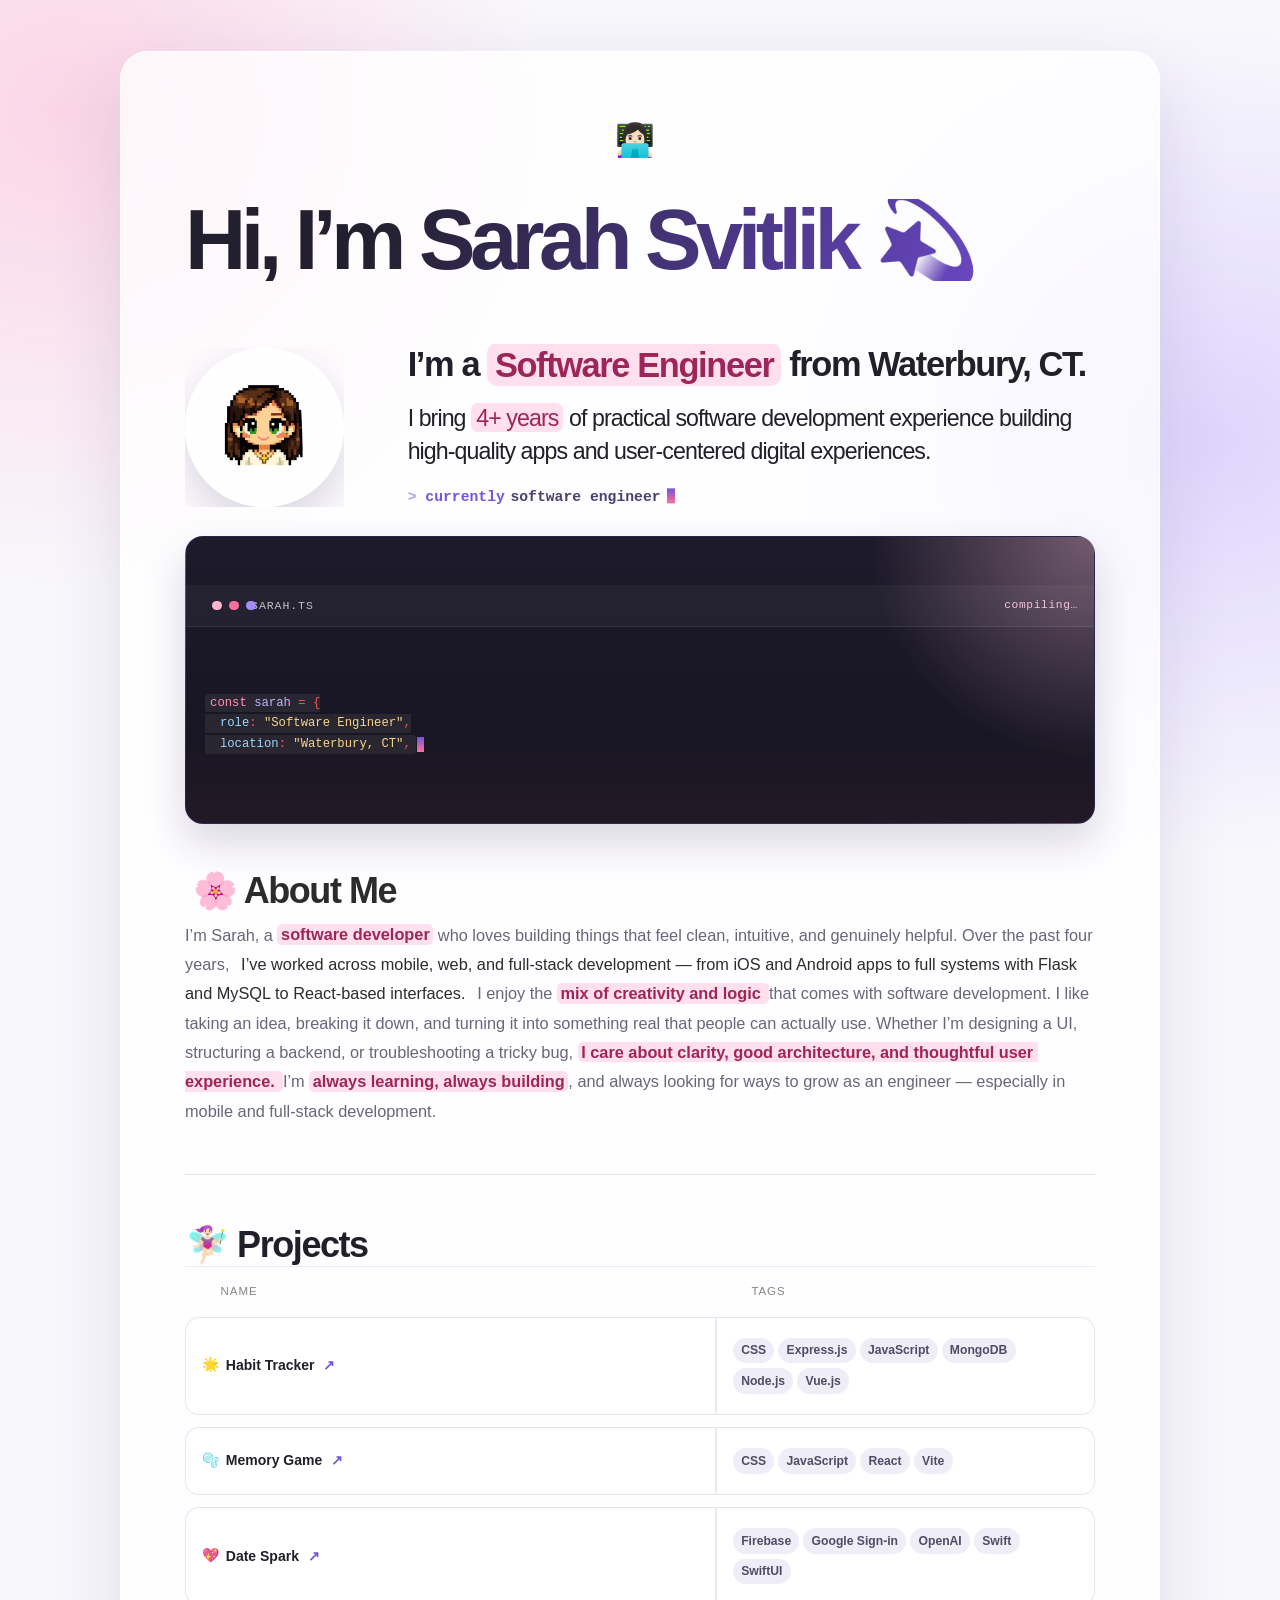
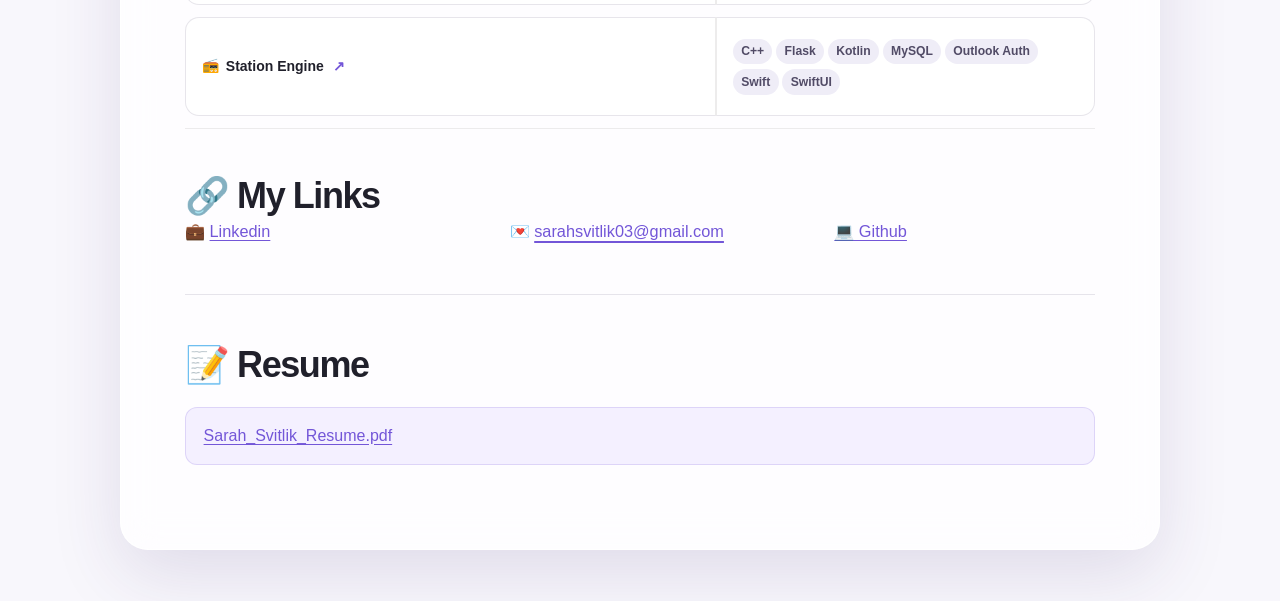
==== index.html @ 7245940e "Revert "fixed home page" This reverts commit 6e77ed5cea74362ee77815dccbd1f9341a684847." ====
<html lang="en"><head><meta http-equiv="Content-Type" content="text/html; charset=utf-8"/><meta name="viewport" content="width=device-width, initial-scale=1"/><title>Hi, I’m Sarah Svitlik 💫</title><meta name="data-notion-page-icon" content="👩🏻‍💻"/><link rel="icon" href="data:image/svg+xml,%3Csvg%20xmlns%3D%22http%3A%2F%2Fwww.w3.org%2F2000%2Fsvg%22%20viewBox%3D%220%200%20100%20100%22%3E%3Ctext%20y%3D%22.9em%22%20font-size%3D%2290%22%3E%F0%9F%91%A9%F0%9F%8F%BB%E2%80%8D%F0%9F%92%BB%3C%2Ftext%3E%3C%2Fsvg%3E"/><style>
/* cspell:disable-file */
/* webkit printing magic: print all background colors */
html {
	-webkit-print-color-adjust: exact;
}
* {
	box-sizing: border-box;
	-webkit-print-color-adjust: exact;
}

html,
body {
	margin: 0;
	padding: 0;
}
@media only screen {
	body {
		margin: 2em auto;
		max-width: 900px;
		color: rgb(55, 53, 47);
	}
}

body {
	line-height: 1.5;
	white-space: pre-wrap;
}

a,
a.visited {
	color: inherit;
	text-decoration: underline;
}

.pdf-relative-link-path {
	font-size: 80%;
	color: #444;
}

h1,
h2,
h3 {
	letter-spacing: -0.01em;
	line-height: 1.2;
	font-weight: 600;
	margin-bottom: 0;
}

/* Override strong tags inside headings to maintain consistent weight */
h1 strong,
h2 strong,
h3 strong {
	font-weight: 600;
}

.page-title {
	font-size: 2.5rem;
	font-weight: 700;
	margin-top: 0;
	margin-bottom: 0.75em;
}

h1 {
	font-size: 1.875rem;
	margin-top: 1.875rem;
}

h2 {
	font-size: 1.5rem;
	margin-top: 1.5rem;
}

h3 {
	font-size: 1.25rem;
	margin-top: 1.25rem;
}

.source {
	border: 1px solid #ddd;
	border-radius: 3px;
	padding: 1.5em;
	word-break: break-all;
}

.callout {
	border-radius: 10px;
	padding: 1rem;
}

/* For default-background callouts, render the border outline. */
.callout.block-color-default_background {
	border: 1px solid rgba(55, 53, 47, 0.09);
}

figure {
	margin: 1.25em 0;
	page-break-inside: avoid;
}

/*
 * Toggles and callouts hold arbitrary content, so they can easily be taller
 * than a page. They must stay breakable: avoiding breaks inside them makes
 * Chromium push the whole block onto the next page, which leaves the previous
 * page mostly empty before every long toggle.
 */
details,
aside {
	margin: 1.25em 0;
}

/* Keep a toggle's title on the same page as the start of its content. */
summary {
	page-break-after: avoid;
	break-after: avoid;
}

/*
 * Toggle headings render as <h1/h2/h3 style="display:inline-block"> inside
 * <summary>. Without this reset, the heading's margin-top pushes it below the
 * ::marker (▼), so the triangle and the title appear on separate lines.
 */
summary h1,
summary h2,
summary h3,
summary h4 {
	margin-top: 0;
}

figcaption {
	opacity: 0.5;
	font-size: 85%;
	margin-top: 0.5em;
}

mark {
	background-color: transparent;
}

.indented {
	padding-left: 1.5em;
}

hr {
	background: transparent;
	display: block;
	width: 100%;
	height: 1px;
	visibility: visible;
	border: none;
	border-bottom: 1px solid rgba(55, 53, 47, 0.09);
}

img {
	max-width: 100%;
}

@media only print {
	img {
		max-height: 100vh;
		object-fit: contain;
	}

	table.collection-content {
		width: 100%;
		table-layout: fixed;
	}

	table.collection-content th,
	table.collection-content td {
		overflow-wrap: anywhere;
	}

	table.collection-content td > .user,
	table.collection-content td > time {
		white-space: pre-wrap;
	}
}

@page {
	margin: 1in;
}

.collection-content-wrapper {
	overflow-x: auto;
}

@media only print {
	.collection-content-wrapper {
		overflow-x: visible;
	}
}

.collection-content {
	font-size: 0.875rem;
}

.collection-content td {
	white-space: pre-wrap;
	word-break: break-word;
}

.column-list {
	display: flex;
	gap: 46px;
}

.column {
	min-width: 0;
	overflow: hidden;
}

.column > *:first-child {
	margin-top: 0;
}

.table_of_contents-item {
	display: block;
	font-size: 0.875rem;
	line-height: 1.3;
	padding-inline: 0.125rem;
	padding-block: 0.375rem;
}

.table_of_contents-indent-1 {
	margin-left: 1.5rem;
}

.table_of_contents-indent-2 {
	margin-left: 3rem;
}

.table_of_contents-indent-3 {
	margin-left: 4.5rem;
}

.table_of_contents-link {
	text-decoration: none;
	opacity: 0.7;
	border-bottom: 1px solid rgba(55, 53, 47, 0.18);
}

table,
th,
td {
	border: 1px solid rgba(55, 53, 47, 0.09);
}

table {
	border-collapse: collapse;
	border-left: none;
	border-right: none;
}

th,
td {
	font-weight: normal;
	padding: 0.25em 0.5em;
	line-height: 1.5;
	min-height: 1.5em;
	text-align: left;
}

th {
	color: rgba(55, 53, 47, 0.6);
}

ol,
ul {
	margin: 0;
	margin-block-start: 0.6em;
	margin-block-end: 0.6em;
}

li > ol:first-child,
li > ul:first-child {
	margin-block-start: 0.6em;
}

ul > li {
	list-style: disc;
}

ul.to-do-list {
	padding-inline-start: 0;
}

ul.to-do-list > li {
	list-style: none;
}

.to-do-children-checked {
	text-decoration: line-through;
	opacity: 0.375;
}

ul.toggle > li {
	list-style: none;
}

ul {
	padding-inline-start: 1.7em;
}

ul > li {
	padding-left: 0.1em;
}

ol {
	padding-inline-start: 1.6em;
}

ol.numbered-list.numbered-list-digits-2 {
	padding-inline-start: 2em;
}

ol.numbered-list.numbered-list-digits-3plus {
	padding-inline-start: 2.4em;
}

ol > li {
	padding-left: 0.2em;
}

.mono ol {
	padding-inline-start: 2em;
}

.mono ol > li {
	text-indent: -0.4em;
}

.toggle {
	padding-inline-start: 0em;
	list-style-type: none;
}

/* Indent toggle children */
.toggle > li > details {
	padding-left: 1.7em;
}

.toggle > li > details > summary {
	margin-left: -1.1em;
}

.selected-value {
	display: inline-block;
	padding: 0 0.5em;
	background: rgba(206, 205, 202, 0.5);
	border-radius: 3px;
	margin-right: 0.5em;
	margin-top: 0.3em;
	margin-bottom: 0.3em;
	white-space: nowrap;
}

.collection-title {
	display: inline-block;
	margin-right: 1em;
}

.page-description {
	margin-bottom: 2em;
}

.simple-table {
	margin-top: 1em;
	font-size: 0.875rem;
	empty-cells: show;
}
.simple-table td {
	height: 29px;
	min-width: 120px;
}

.simple-table th {
	height: 29px;
	min-width: 120px;
}

.simple-table-header-color {
	background: rgb(247, 246, 243);
	color: black;
}
.simple-table-header {
	font-weight: 500;
}

time {
	opacity: 0.5;
}

.icon {
	display: inline-flex;
	align-items: center;
	justify-content: center;
	max-width: 1.2em;
	max-height: 1.2em;
	text-decoration: none;
	vertical-align: text-bottom;
	margin-right: 0.5em;
}

/*
 * Render emoji icons using a ::before pseudo-element to keep the glyph
 * out of the DOM textContent traversal. This avoids double-rendering icons
 * in callouts and page titles.
 * NOTE(slim/html-export-pseudo-icons): I can't tagref this because it will
 * flag as a duplicate tag after codegen.
 */
.icon[data-emoji]::before {
	content: attr(data-emoji);
}

img.icon {
	border-radius: 3px;
}

.callout img.notion-static-icon {
	width: 1em;
	height: 1em;
}

.callout p {
	margin: 0;
}

.callout h1,
.callout h2,
.callout h3 {
	margin: 0 0 0.6rem;
}

.user-icon {
	width: 1.5em;
	height: 1.5em;
	border-radius: 100%;
	margin-right: 0.5rem;
}

.user-icon-inner {
	font-size: 0.8em;
}

.text-icon {
	border: 1px solid #000;
	text-align: center;
}

.page-cover-image {
	display: block;
	object-fit: cover;
	width: 100%;
	max-height: 30vh;
}

.page-header-icon {
	font-size: 3rem;
	margin-bottom: 1rem;
}

.page-header-icon-with-cover {
	margin-top: -0.72em;
	margin-left: 0.07em;
}

.page-header-icon img {
	border-radius: 3px;
}

.link-to-page {
	margin: 1em 0;
	padding: 0;
	border: none;
	font-weight: 500;
}

p > .user {
	opacity: 0.5;
}

td > .user,
td > time {
	white-space: nowrap;
}

input[type="checkbox"] {
	margin-right: 0.4em;
	vertical-align: middle;
}

p {
	margin-top: 0.5em;
	margin-bottom: 0.5em;
}

.image {
	border: none;
	margin: 1.5em 0;
	padding: 0;
	border-radius: 0;
	text-align: center;
}

.code,
code {
	background: rgba(135, 131, 120, 0.15);
	border-radius: 3px;
	padding: 0.2em 0.4em;
	border-radius: 3px;
	font-size: 85%;
	tab-size: 2;
}

code {
	color: #eb5757;
}

.code {
	padding: 1.5em 1em;
}

.code-wrap {
	white-space: pre-wrap;
	word-break: break-all;
}

.code > code {
	background: none;
	padding: 0;
	font-size: 100%;
	color: inherit;
}

blockquote {
	font-size: 1em;
	margin: 1em 0;
	padding-left: 1em;
	border-left: 3px solid rgb(55, 53, 47);
}

blockquote.quote-large {
	font-size: 1.25em;
}

.bookmark {
	text-decoration: none;
	max-height: 8em;
	padding: 0;
	display: flex;
	width: 100%;
	align-items: stretch;
}

.bookmark-title {
	font-size: 0.85em;
	overflow: hidden;
	text-overflow: ellipsis;
	height: 1.75em;
	white-space: nowrap;
}

.bookmark-text {
	display: flex;
	flex-direction: column;
}

.bookmark-info {
	flex: 4 1 180px;
	padding: 12px 14px 14px;
	display: flex;
	flex-direction: column;
	justify-content: space-between;
}

.bookmark-image {
	width: 33%;
	flex: 1 1 180px;
	display: block;
	position: relative;
	object-fit: cover;
	border-radius: 1px;
}

.bookmark-description {
	color: rgba(55, 53, 47, 0.6);
	font-size: 0.75em;
	overflow: hidden;
	max-height: 4.5em;
	word-break: break-word;
}

.bookmark-href {
	font-size: 0.75em;
	margin-top: 0.25em;
}

.tab {
	margin: 1.25em 0;
	padding-inline: 1rem;
	border: 1px solid rgba(55, 53, 47, 0.09);
}

.sans { font-family: ui-sans-serif, -apple-system, BlinkMacSystemFont, "Segoe UI Variable Display", "Segoe UI", Helvetica, "Apple Color Emoji", "Noto Sans Arabic", "Noto Sans Hebrew", Arial, sans-serif, "Segoe UI Emoji", "Segoe UI Symbol"; }
.code { font-family: "SFMono-Regular", Menlo, Consolas, "PT Mono", "Liberation Mono", Courier, monospace; }
.serif { font-family: Lyon-Text, Georgia, ui-serif, serif; }
.mono { font-family: iawriter-mono, Nitti, Menlo, Courier, monospace; }
.pdf .sans { font-family: Inter, ui-sans-serif, -apple-system, BlinkMacSystemFont, "Segoe UI Variable Display", "Segoe UI", Helvetica, "Apple Color Emoji", "Noto Sans Arabic", "Noto Sans Hebrew", Arial, sans-serif, "Segoe UI Emoji", "Segoe UI Symbol", 'Twemoji', 'Noto Color Emoji', 'Noto Sans CJK JP'; }
.pdf:lang(zh-CN) .sans { font-family: Inter, ui-sans-serif, -apple-system, BlinkMacSystemFont, "Segoe UI Variable Display", "Segoe UI", Helvetica, "Apple Color Emoji", "Noto Sans Arabic", "Noto Sans Hebrew", Arial, sans-serif, "Segoe UI Emoji", "Segoe UI Symbol", 'Twemoji', 'Noto Color Emoji', 'Noto Sans CJK SC'; }
.pdf:lang(zh-TW) .sans { font-family: Inter, ui-sans-serif, -apple-system, BlinkMacSystemFont, "Segoe UI Variable Display", "Segoe UI", Helvetica, "Apple Color Emoji", "Noto Sans Arabic", "Noto Sans Hebrew", Arial, sans-serif, "Segoe UI Emoji", "Segoe UI Symbol", 'Twemoji', 'Noto Color Emoji', 'Noto Sans CJK TC'; }
.pdf:lang(ko-KR) .sans { font-family: Inter, ui-sans-serif, -apple-system, BlinkMacSystemFont, "Segoe UI Variable Display", "Segoe UI", Helvetica, "Apple Color Emoji", "Noto Sans Arabic", "Noto Sans Hebrew", Arial, sans-serif, "Segoe UI Emoji", "Segoe UI Symbol", 'Twemoji', 'Noto Color Emoji', 'Noto Sans CJK KR'; }
.pdf .code { font-family: Source Code Pro, "SFMono-Regular", Menlo, Consolas, "PT Mono", "Liberation Mono", Courier, monospace, 'Twemoji', 'Noto Color Emoji', 'Noto Sans Mono CJK JP'; }
.pdf:lang(zh-CN) .code { font-family: Source Code Pro, "SFMono-Regular", Menlo, Consolas, "PT Mono", "Liberation Mono", Courier, monospace, 'Twemoji', 'Noto Color Emoji', 'Noto Sans Mono CJK SC'; }
.pdf:lang(zh-TW) .code { font-family: Source Code Pro, "SFMono-Regular", Menlo, Consolas, "PT Mono", "Liberation Mono", Courier, monospace, 'Twemoji', 'Noto Color Emoji', 'Noto Sans Mono CJK TC'; }
.pdf:lang(ko-KR) .code { font-family: Source Code Pro, "SFMono-Regular", Menlo, Consolas, "PT Mono", "Liberation Mono", Courier, monospace, 'Twemoji', 'Noto Color Emoji', 'Noto Sans Mono CJK KR'; }
.pdf .serif { font-family: PT Serif, Lyon-Text, Georgia, ui-serif, serif, 'Twemoji', 'Noto Color Emoji', 'Noto Serif CJK JP'; }
.pdf:lang(zh-CN) .serif { font-family: PT Serif, Lyon-Text, Georgia, ui-serif, serif, 'Twemoji', 'Noto Color Emoji', 'Noto Serif CJK SC'; }
.pdf:lang(zh-TW) .serif { font-family: PT Serif, Lyon-Text, Georgia, ui-serif, serif, 'Twemoji', 'Noto Color Emoji', 'Noto Serif CJK TC'; }
.pdf:lang(ko-KR) .serif { font-family: PT Serif, Lyon-Text, Georgia, ui-serif, serif, 'Twemoji', 'Noto Color Emoji', 'Noto Serif CJK KR'; }
.pdf .mono { font-family: PT Mono, iawriter-mono, Nitti, Menlo, Courier, monospace, 'Twemoji', 'Noto Color Emoji', 'Noto Sans Mono CJK JP'; }
.pdf:lang(zh-CN) .mono { font-family: PT Mono, iawriter-mono, Nitti, Menlo, Courier, monospace, 'Twemoji', 'Noto Color Emoji', 'Noto Sans Mono CJK SC'; }
.pdf:lang(zh-TW) .mono { font-family: PT Mono, iawriter-mono, Nitti, Menlo, Courier, monospace, 'Twemoji', 'Noto Color Emoji', 'Noto Sans Mono CJK TC'; }
.pdf:lang(ko-KR) .mono { font-family: PT Mono, iawriter-mono, Nitti, Menlo, Courier, monospace, 'Twemoji', 'Noto Color Emoji', 'Noto Sans Mono CJK KR'; }
.highlight-default {
	color: rgba(44, 44, 43, 1);
}
.highlight-gray {
	color: rgba(125, 122, 117, 1);
	fill: rgba(125, 122, 117, 1);
}
.highlight-brown {
	color: rgba(159, 118, 90, 1);
	fill: rgba(159, 118, 90, 1);
}
.highlight-orange {
	color: rgba(210, 123, 45, 1);
	fill: rgba(210, 123, 45, 1);
}
.highlight-yellow {
	color: rgba(203, 148, 52, 1);
	fill: rgba(203, 148, 52, 1);
}
.highlight-teal {
	color: rgba(80, 148, 110, 1);
	fill: rgba(80, 148, 110, 1);
}
.highlight-blue {
	color: rgba(56, 125, 201, 1);
	fill: rgba(56, 125, 201, 1);
}
.highlight-purple {
	color: rgba(154, 107, 180, 1);
	fill: rgba(154, 107, 180, 1);
}
.highlight-pink {
	color: rgba(193, 76, 138, 1);
	fill: rgba(193, 76, 138, 1);
}
.highlight-red {
	color: rgba(207, 81, 72, 1);
	fill: rgba(207, 81, 72, 1);
}
.highlight-default_background {
	color: rgba(44, 44, 43, 1);
}
.highlight-gray_background {
	background: rgba(42, 28, 0, 0.07);
}
.highlight-brown_background {
	background: rgba(139, 46, 0, 0.086);
}
.highlight-orange_background {
	background: rgba(224, 101, 1, 0.129);
}
.highlight-yellow_background {
	background: rgba(211, 168, 0, 0.137);
}
.highlight-teal_background {
	background: rgba(0, 100, 45, 0.09);
}
.highlight-blue_background {
	background: rgba(0, 124, 215, 0.094);
}
.highlight-purple_background {
	background: rgba(102, 0, 178, 0.078);
}
.highlight-pink_background {
	background: rgba(197, 0, 93, 0.086);
}
.highlight-red_background {
	background: rgba(223, 22, 0, 0.094);
}
.block-color-default {
	color: inherit;
	fill: inherit;
}
.block-color-gray {
	color: rgba(125, 122, 117, 1);
	fill: rgba(125, 122, 117, 1);
}
.block-color-brown {
	color: rgba(159, 118, 90, 1);
	fill: rgba(159, 118, 90, 1);
}
.block-color-orange {
	color: rgba(210, 123, 45, 1);
	fill: rgba(210, 123, 45, 1);
}
.block-color-yellow {
	color: rgba(203, 148, 52, 1);
	fill: rgba(203, 148, 52, 1);
}
.block-color-teal {
	color: rgba(80, 148, 110, 1);
	fill: rgba(80, 148, 110, 1);
}
.block-color-blue {
	color: rgba(56, 125, 201, 1);
	fill: rgba(56, 125, 201, 1);
}
.block-color-purple {
	color: rgba(154, 107, 180, 1);
	fill: rgba(154, 107, 180, 1);
}
.block-color-pink {
	color: rgba(193, 76, 138, 1);
	fill: rgba(193, 76, 138, 1);
}
.block-color-red {
	color: rgba(207, 81, 72, 1);
	fill: rgba(207, 81, 72, 1);
}
.block-color-default_background {
	color: inherit;
	fill: inherit;
}
.block-color-gray_background {
	background: rgba(240, 239, 237, 1);
}
.block-color-brown_background {
	background: rgba(245, 237, 233, 1);
}
.block-color-orange_background {
	background: rgba(251, 235, 222, 1);
}
.block-color-yellow_background {
	background: rgba(249, 243, 220, 1);
}
.block-color-teal_background {
	background: rgba(232, 241, 236, 1);
}
.block-color-blue_background {
	background: rgba(229, 242, 252, 1);
}
.block-color-purple_background {
	background: rgba(243, 235, 249, 1);
}
.block-color-pink_background {
	background: rgba(250, 233, 241, 1);
}
.block-color-red_background {
	background: rgba(252, 233, 231, 1);
}
.select-value-color-default { background-color: rgba(42, 28, 0, 0.07); }
.select-value-color-gray { background-color: rgba(28, 19, 1, 0.11); }
.select-value-color-brown { background-color: rgba(127, 51, 0, 0.156); }
.select-value-color-orange { background-color: rgba(196, 88, 0, 0.203); }
.select-value-color-yellow { background-color: rgba(209, 156, 0, 0.282); }
.select-value-color-green { background-color: rgba(0, 96, 38, 0.156); }
.select-value-color-blue { background-color: rgba(0, 118, 217, 0.203); }
.select-value-color-purple { background-color: rgba(92, 0, 163, 0.141); }
.select-value-color-pink { background-color: rgba(183, 0, 78, 0.152); }
.select-value-color-red { background-color: rgba(206, 24, 0, 0.164); }

.checkbox {
	display: inline-flex;
	vertical-align: text-bottom;
	width: 16;
	height: 16;
	background-size: 16px;
	margin-left: 2px;
	margin-right: 5px;
}

.checkbox-on {
	background-image: url("data:image/svg+xml;charset=UTF-8,%3Csvg%20width%3D%2216%22%20height%3D%2216%22%20viewBox%3D%220%200%2016%2016%22%20fill%3D%22none%22%20xmlns%3D%22http%3A%2F%2Fwww.w3.org%2F2000%2Fsvg%22%3E%0A%3Crect%20width%3D%2216%22%20height%3D%2216%22%20fill%3D%22%2358A9D7%22%2F%3E%0A%3Cpath%20d%3D%22M6.71429%2012.2852L14%204.9995L12.7143%203.71436L6.71429%209.71378L3.28571%206.2831L2%207.57092L6.71429%2012.2852Z%22%20fill%3D%22white%22%2F%3E%0A%3C%2Fsvg%3E");
}

.checkbox-off {
	background-image: url("data:image/svg+xml;charset=UTF-8,%3Csvg%20width%3D%2216%22%20height%3D%2216%22%20viewBox%3D%220%200%2016%2016%22%20fill%3D%22none%22%20xmlns%3D%22http%3A%2F%2Fwww.w3.org%2F2000%2Fsvg%22%3E%0A%3Crect%20x%3D%220.75%22%20y%3D%220.75%22%20width%3D%2214.5%22%20height%3D%2214.5%22%20fill%3D%22white%22%20stroke%3D%22%2336352F%22%20stroke-width%3D%221.5%22%2F%3E%0A%3C%2Fsvg%3E");
}
	
</style><style>@import url('https://cdn.jsdelivr.net/npm/katex@0.16.25/dist/katex-swap.min.css')</style><link rel="stylesheet" href="portfolio.css?v=12"/></head><body><article id="7e5d7044-89b2-828c-8783-8162437a7ca3" class="page sans" data-notion-page-icon="👩🏻‍💻"><header><div class="page-header-icon undefined"><span class="icon" data-emoji="👩🏻‍💻"></span></div><h1 class="page-title" dir="auto">Hi, I’m Sarah Svitlik 💫</h1><p class="page-description" dir="auto"></p></header><div class="page-body"><div id="937d7044-89b2-82b6-9dd8-81a35b59383b" class="column-list" data-notion-column-list="" dir="auto"><div id="388d7044-89b2-807d-b1e2-ea70d81d41a6" style="width:18.75%" class="column" data-notion-column-ratio="0.1875" dir="auto"><figure id="388d7044-89b2-8025-9d21-c8cc1289e0c3" class="image" data-notion-image="assets/home/sarah.png" dir="ltr"><a href="assets/home/sarah.png"><img style="width:336px" src="assets/home/sarah.png"/></a></figure></div><div id="d11d7044-89b2-8341-a595-81c5b83b821a" style="width:81.25000000000003%" class="column" data-notion-column-ratio="0.8125000000000003" dir="auto"><h1 id="9d0d7044-89b2-832e-8d0f-01fbb32312d4" class="" dir="auto">I’m <strong>a</strong> <mark class="highlight-pink" data-notion-highlight="pink"><strong>Software Engineer</strong></mark> <strong>from Waterbury, CT.</strong> </h1><h1 id="67ad7044-89b2-8376-9612-017486a80560" class="" dir="auto">I bring <mark class="highlight-pink" data-notion-highlight="pink">4+ years</mark> of practical software development experience building high‑quality apps and user‑centered digital experiences.</h1></div></div><h1 id="c45d7044-89b2-8335-9d9c-0134d96f5d40" class="" dir="auto"><mark class="highlight-default" data-notion-highlight="default">🌸 About Me </mark></h1><p id="388d7044-89b2-80dd-8d1c-e1a7813f1fb9" class="" dir="auto">I’m Sarah, a <mark class="highlight-pink" data-notion-highlight="pink"><strong>software developer</strong></mark> who loves building things that feel clean, intuitive, and genuinely helpful. Over the past four years,<mark class="highlight-default" data-notion-highlight="default"><mark class="highlight-default_background" data-notion-highlight="default_background"> I’ve worked across mobile, web, and full‑stack development — from iOS and Android apps to full systems with Flask and MySQL to React‑based interfaces. </mark></mark>I enjoy the <mark class="highlight-pink" data-notion-highlight="pink"><strong>mix of creativity and logic </strong></mark>that comes with software development. I like taking an idea, breaking it down, and turning it into something real that people can actually use. Whether I’m designing a UI, structuring a backend, or troubleshooting a tricky bug, <mark class="highlight-pink" data-notion-highlight="pink"><strong>I care about clarity, good architecture, and thoughtful user experience. </strong></mark>I’m <mark class="highlight-pink" data-notion-highlight="pink"><strong>always learning, always building</strong></mark>, and always looking for ways to grow as an engineer — especially in mobile and full‑stack development.</p><p id="38ad7044-89b2-8086-b922-d4075f51aee6" class="" dir="auto">
</p><hr id="38ad7044-89b2-804c-af54-fdbb0b7d5538" dir="auto"/><h1 id="dead7044-89b2-831d-9086-81bce7d1fbdc" class="" dir="auto">🧚🏻‍♀️ Projects</h1><div id="b7bd7044-89b2-8371-a183-81833326457e" class="collection-content" dir="ltr"><h4 class="collection-title">Projects</h4><div class="collection-content-wrapper"><table class="collection-content"><colgroup><col style="width:58.333333333333336%"/><col style="width:41.666666666666664%"/></colgroup><thead><tr><th><span class="icon property-icon"><img src="https://app.notion.com/icons/font_gray.svg" style="width:14px;height:14px;display:block"/></span>Name</th><th><span class="icon property-icon"><img src="https://app.notion.com/icons/list_gray.svg" style="width:14px;height:14px;display:block"/></span>Tags</th></tr></thead><tbody><tr id="999d7044-89b2-82d5-8204-81b4f6af74b9"><td class="cell-title"><a href="projects/habit-tracker.html" data-notion-page-id="999d7044-89b2-82d5-8204-81b4f6af74b9" data-notion-space-id="64e17619-0025-45e3-a08b-632442645a77"><span class="icon" data-emoji="🌟"></span>Habit Tracker</a></td><td class="cell-NL95"><span class="selected-value select-value-color-brown">CSS</span><span class="selected-value select-value-color-red">Express.js</span><span class="selected-value select-value-color-yellow">JavaScript</span><span class="selected-value select-value-color-blue">MongoDB</span><span class="selected-value select-value-color-yellow">Node.js</span><span class="selected-value select-value-color-red">Vue.js</span></td></tr><tr id="d16d7044-89b2-83b3-8d52-01d75f4eab1c"><td class="cell-title"><a href="projects/memory-game.html" data-notion-page-id="d16d7044-89b2-83b3-8d52-01d75f4eab1c" data-notion-space-id="64e17619-0025-45e3-a08b-632442645a77"><span class="icon" data-emoji="🫧"></span>Memory Game</a></td><td class="cell-NL95"><span class="selected-value select-value-color-brown">CSS</span><span class="selected-value select-value-color-yellow">JavaScript</span><span class="selected-value select-value-color-brown">React</span><span class="selected-value select-value-color-red">Vite</span></td></tr><tr id="388d7044-89b2-80f3-b9c7-c138355784fd"><td class="cell-title"><a href="projects/date-spark.html" data-notion-page-id="388d7044-89b2-80f3-b9c7-c138355784fd" data-notion-space-id="64e17619-0025-45e3-a08b-632442645a77"><span class="icon" data-emoji="💖"></span>Date Spark</a></td><td class="cell-NL95"><span class="selected-value select-value-color-red">Firebase</span><span class="selected-value select-value-color-red">Google Sign-in</span><span class="selected-value select-value-color-brown">OpenAI</span><span class="selected-value select-value-color-orange">Swift</span><span class="selected-value select-value-color-blue">SwiftUI</span></td></tr><tr id="3cdd7044-89b2-806d-9281-f5dabfe5047a"><td class="cell-title"><a href="projects/station-engine.html" data-notion-page-id="3cdd7044-89b2-806d-9281-f5dabfe5047a" data-notion-space-id="64e17619-0025-45e3-a08b-632442645a77"><span class="icon" data-emoji="📻"></span>Station Engine</a></td><td class="cell-NL95"><span class="selected-value select-value-color-purple">C++</span><span class="selected-value select-value-color-gray">Flask</span><span class="selected-value select-value-color-default">Kotlin</span><span class="selected-value select-value-color-blue">MySQL</span><span class="selected-value select-value-color-purple">Outlook Auth</span><span class="selected-value select-value-color-orange">Swift</span><span class="selected-value select-value-color-blue">SwiftUI</span></td></tr></tbody></table></div><br/><br/></div><p id="388d7044-89b2-8048-ba2c-df48921cc8b3" class="" dir="auto">
</p><h1 id="42fd7044-89b2-839a-97e5-81ae19d714c6" class="" dir="auto">🔗 My Links </h1><div id="ba8d7044-89b2-8208-bce3-81c74f05ed7c" class="column-list" data-notion-column-list="" dir="auto"><div id="417d7044-89b2-8293-86fa-010bb89a1d82" style="width:12.5%" class="column" data-notion-column-ratio="0.125" dir="auto"><p id="fd2d7044-89b2-8300-8003-0151a5b84f63" class="" dir="auto">💼 <a href="https://www.linkedin.com/in/sarah-svitlik/"> Linkedin</a></p><p id="3cdd7044-89b2-80cb-a210-dd3f857f269e" class="" dir="auto">
</p></div><div id="ec6d7044-89b2-8316-8b70-81a67998cf96" style="width:28.125%" class="column" data-notion-column-ratio="0.28125" dir="auto"><p id="127d7044-89b2-83b8-b712-816338873606" class="" dir="auto">💌 <a class="email-link" href="mailto:sarahsvitlik03@gmail.com">sarahsvitlik03@gmail.com</a></p><p id="0a6d7044-89b2-8270-a800-81cea5bc42ca" class="" dir="auto">
</p></div><div id="3cdd7044-89b2-807b-856a-f20446e8c954" style="width:37.5%" class="column" data-notion-column-ratio="0.375" dir="auto"><p id="6a4d7044-89b2-8359-a46a-813b92506fc6" class="" dir="auto"><a href="https://github.com/sarahsvitlik03">💻 Github</a></p><p id="3cdd7044-89b2-8007-bb90-d7d167d72c81" class="" dir="auto">
</p></div><div id="b60d7044-89b2-8381-9db3-810ae390129d" style="width:21.874999999999996%" class="column" data-notion-column-ratio="0.21874999999999997" dir="auto"><p id="388d7044-89b2-80c3-8707-d744500ba364" class="" dir="auto">
</p></div></div><hr id="3cdd7044-89b2-80cf-be0e-db8b4c7d7abe" dir="auto"/><h1 id="5bad7044-89b2-83a5-b84d-013039b7bd1c" class="" dir="auto">📝 Resume </h1><figure id="3cdd7044-89b2-8070-ab2a-caf65e1eb3f9" dir="ltr"><div class="source"><a href="assets/home/Sarah_Svitlik_Resume.pdf" data-notion-file="assets/home/Sarah_Svitlik_Resume.pdf" data-notion-file-alias="Sarah_Svitlik_Resume.pdf">Sarah_Svitlik_Resume.pdf</a></div></figure><p id="3cdd7044-89b2-8071-bf45-e892558af4df" class="" dir="auto">
</p></div></article><span class="sans" style="font-size:14px;padding-top:2em"></span><script src="home-effects.js?v=2"></script></body></html>
---- portfolio.css ----
:root {
  --ink: #20202b;
  --muted: #676779;
  --paper: rgba(255, 255, 255, 0.76);
  --line: rgba(56, 44, 91, 0.12);
  --accent: #7356d8;
  --accent-dark: #513bb1;
  --pink: #ff6e9a;
  --section-space: clamp(2.25rem, 4vw, 3rem);
}

html { scroll-behavior: smooth; }

body {
  max-width: none !important;
  margin: 0 !important;
  padding: clamp(1.25rem, 4vw, 4rem) 1.25rem !important;
  color: var(--ink) !important;
  font-family: Inter, ui-sans-serif, system-ui, -apple-system, BlinkMacSystemFont, "Segoe UI", sans-serif;
  background:
    radial-gradient(circle at 5% 5%, rgba(255, 180, 210, 0.5), transparent 30rem),
    radial-gradient(circle at 95% 20%, rgba(176, 153, 255, 0.36), transparent 26rem),
    #f8f7fc;
}

.page {
  max-width: 1040px;
  margin: 0 auto;
  padding: clamp(1.5rem, 5vw, 4.5rem);
  overflow: hidden;
  border: 1px solid rgba(255, 255, 255, 0.9);
  border-radius: 28px;
  background: var(--paper);
  box-shadow: 0 24px 70px rgba(61, 42, 112, 0.13);
  backdrop-filter: blur(18px);
}

.back-button {
  position: fixed;
  z-index: 10;
  top: 1.25rem;
  left: 1.25rem;
  display: inline-flex;
  align-items: center;
  gap: 0.45rem;
  padding: 0.65rem 0.9rem;
  border: 1px solid rgba(255, 255, 255, 0.9);
  border-radius: 999px;
  color: var(--accent-dark) !important;
  font-size: 0.88rem;
  font-weight: 750;
  text-decoration: none;
  background: rgba(255, 255, 255, 0.86);
  box-shadow: 0 8px 24px rgba(51, 36, 89, 0.14);
  backdrop-filter: blur(12px);
  transition: transform 180ms ease, box-shadow 180ms ease, background 180ms ease;
}
.back-button:hover {
  transform: translateX(-3px);
  color: var(--accent-dark) !important;
  background: #fff;
  box-shadow: 0 12px 28px rgba(51, 36, 89, 0.2);
}

header { margin-bottom: 3.25rem; }

.page-cover-image {
  display: block;
  width: 100%;
  height: clamp(220px, 34vw, 360px);
  margin: 0 0 1.65rem;
  object-fit: cover;
  border-radius: 20px;
  box-shadow: 0 18px 38px rgba(54, 37, 97, 0.18);
  animation: coverReveal 700ms both cubic-bezier(.2, .8, .2, 1);
}

header .page-header-icon-with-cover {
  position: relative;
  z-index: 1;
  margin: -3.2rem 0 1.1rem 1.25rem;
  border: 5px solid rgba(255, 255, 255, 0.9);
}

header .properties {
  width: auto;
  margin: 1.25rem 0 0;
  border: 0;
}
header .properties th,
header .properties td {
  padding: 0;
  border: 0;
  background: transparent;
}
header .properties th { padding-right: 0.65rem; color: var(--muted); font-size: 0.84rem; }

.page-header-icon {
  display: grid;
  place-items: center;
  width: 3.75rem;
  height: 3.75rem;
  margin-bottom: 1.25rem;
  border-radius: 18px;
  font-size: 2rem;
  background: linear-gradient(135deg, #f8d8ea, #ddd4ff);
  box-shadow: 0 12px 30px rgba(117, 81, 197, 0.18);
}
.page-header-icon .icon {
  display: block;
  transform: translateX(2px);
}
body:not(.project-page) .page-header-icon {
  width: auto;
  height: auto;
  margin-bottom: 0.8rem;
  border-radius: 0;
  background: transparent;
  box-shadow: none;
}
.project-page .page-header-icon-with-cover { display: none; }

.page-title {
  font-size: clamp(2.5rem, 7vw, 5.3rem) !important;
  letter-spacing: -0.065em !important;
  line-height: 0.96 !important;
  background: linear-gradient(115deg, #22202e 12%, #6545bc 48%, #e55b91 78%, #22202e);
  background-size: 180% 100%;
  -webkit-background-clip: text;
  background-clip: text;
  color: transparent !important;
  animation: titleShine 8s ease-in-out infinite;
}
body:not(.project-page) .page-header-icon .icon {
  display: inline-block;
  animation: iconFloat 3.6s ease-in-out infinite;
}

.page-body > * {
  animation: reveal 600ms both cubic-bezier(.2, .8, .2, 1);
}
.page-body > *:nth-child(2) { animation-delay: 80ms; }
.page-body > *:nth-child(3) { animation-delay: 150ms; }
.page-body > *:nth-child(4) { animation-delay: 220ms; }
.page-body > *:nth-child(5) { animation-delay: 290ms; }
body:not(.project-page) .page-body > * { animation: none; }

.column-list { gap: clamp(1.5rem, 5vw, 4rem) !important; align-items: center; }
.column-list:first-child .image { margin: 0; }
.column-list:first-child .image img {
  display: block;
  width: min(100%, 250px) !important;
  aspect-ratio: 1;
  object-fit: cover;
  border: 7px solid #fff;
  border-radius: 50%;
  box-shadow: 0 18px 42px rgba(50, 34, 94, 0.18);
  transition: transform 300ms ease, box-shadow 300ms ease;
}
.column-list:first-child .image img:hover { transform: rotate(-3deg) scale(1.035); box-shadow: 0 25px 50px rgba(50, 34, 94, 0.25); }

h1 { margin-top: 2.8rem !important; font-size: clamp(1.5rem, 3vw, 2.25rem) !important; letter-spacing: -0.04em !important; }
.column-list:first-child h1 { margin-top: 0 !important; font-size: clamp(1.7rem, 3.4vw, 3rem) !important; }
body:not(.project-page) [id="9d0d7044-89b2-832e-8d0f-01fbb32312d4"] {
  font-size: clamp(1.3rem, 2.7vw, 2.15rem) !important;
  line-height: 1.2 !important;
}
body:not(.project-page) [id="67ad7044-89b2-8376-9612-017486a80560"] {
  margin-top: 1rem !important;
  font-size: clamp(1.05rem, 2vw, 1.45rem) !important;
  font-weight: 500;
  line-height: 1.45 !important;
}

.hero-typewriter {
  display: flex;
  align-items: baseline;
  flex-wrap: wrap;
  gap: 0.35rem;
  margin: 1.05rem 0 0 !important;
  min-height: 1.7em;
  color: var(--ink) !important;
  font-family: ui-monospace, SFMono-Regular, Menlo, Monaco, Consolas, monospace;
  font-size: 0.92rem;
  line-height: 1.5;
}
.hero-typewriter__prefix {
  color: var(--accent);
  font-weight: 700;
}
.hero-typewriter__prefix::before {
  content: "> ";
  opacity: 0.55;
}
.hero-typewriter__text {
  color: #4b3f72;
  font-weight: 650;
}
.hero-caret {
  display: inline-block;
  width: 0.55em;
  height: 1.05em;
  margin-left: 0.08em;
  background: linear-gradient(180deg, var(--accent), var(--pink));
  animation: caretBlink 1s steps(1) infinite;
  transform: translateY(0.16em);
}
.hero-caret--code {
  width: 0.48em;
  height: 1.05em;
  vertical-align: text-bottom;
  transform: none;
}

.hero-terminal {
  position: relative;
  overflow: hidden;
  margin: 1.6rem 0 0.4rem;
  border: 1px solid rgba(115, 86, 216, 0.22);
  border-radius: 18px;
  background:
    radial-gradient(circle at 100% 0%, rgba(255, 196, 221, 0.38), transparent 14rem),
    linear-gradient(180deg, #1d1a2b, #16141f);
  box-shadow: 0 18px 40px rgba(48, 33, 86, 0.18);
  animation: terminalIn 700ms 180ms both cubic-bezier(.2, .8, .2, 1);
}
.hero-terminal::after {
  content: "";
  position: absolute;
  inset: 0;
  pointer-events: none;
  background: linear-gradient(180deg, transparent 70%, rgba(255, 110, 154, 0.08));
  opacity: 0.7;
}
.hero-terminal__bar {
  display: grid;
  grid-template-columns: auto 1fr auto;
  align-items: center;
  gap: 0.75rem;
  padding: 0.72rem 1rem;
  border-bottom: 1px solid rgba(255, 255, 255, 0.08);
  background: rgba(255, 255, 255, 0.04);
}
.hero-terminal__dots,
.hero-terminal__dots::before,
.hero-terminal__dots::after {
  width: 0.62rem;
  height: 0.62rem;
  border-radius: 50%;
  background: #ff6e9a;
}
.hero-terminal__dots {
  position: relative;
  display: block;
  margin-left: 1.7rem;
  box-shadow: 0 0 0 0 rgba(255, 110, 154, 0.4);
}
.hero-terminal__dots::before,
.hero-terminal__dots::after {
  content: "";
  position: absolute;
  top: 0;
}
.hero-terminal__dots::before {
  left: -1.05rem;
  background: #ffb4c9;
}
.hero-terminal__dots::after {
  left: 1.05rem;
  background: #a78bfa;
}
.hero-terminal__file {
  color: rgba(255, 255, 255, 0.72);
  font-family: ui-monospace, SFMono-Regular, Menlo, Monaco, Consolas, monospace;
  font-size: 0.72rem;
  letter-spacing: 0.08em;
  text-transform: uppercase;
}
.hero-terminal__status {
  color: #f3c6d7;
  font-family: ui-monospace, SFMono-Regular, Menlo, Monaco, Consolas, monospace;
  font-size: 0.7rem;
  letter-spacing: 0.06em;
}
.hero-terminal__status.is-ready {
  color: #8ef0c8;
}
.hero-terminal__body {
  margin: 0;
  padding: 1.15rem 1.2rem 1.25rem;
  overflow-x: auto;
  color: #efeafc;
  font-family: ui-monospace, SFMono-Regular, Menlo, Monaco, Consolas, monospace;
  font-size: 0.9rem;
  line-height: 1.7;
  white-space: pre;
}
.tok-kw { color: #ff8fb3; }
.tok-id { color: #c4b5fd; }
.tok-key { color: #9ad7ff; }
.tok-str { color: #f8d48b; }
.tok-num { color: #8ef0c8; }

.scroll-reveal {
  opacity: 0;
  transform: translateY(18px);
}
.scroll-reveal.is-visible {
  opacity: 1;
  transform: none;
  transition: opacity 620ms cubic-bezier(.2, .8, .2, 1), transform 620ms cubic-bezier(.2, .8, .2, 1);
  transition-delay: var(--reveal-delay, 0ms);
}

body:not(.project-page) table.collection-content tbody tr {
  animation: projectRowIn 560ms both cubic-bezier(.2, .8, .2, 1);
}
body:not(.project-page) table.collection-content tbody tr:nth-child(1) { animation-delay: 80ms; }
body:not(.project-page) table.collection-content tbody tr:nth-child(2) { animation-delay: 160ms; }
body:not(.project-page) table.collection-content tbody tr:nth-child(3) { animation-delay: 240ms; }
body:not(.project-page) table.collection-content tbody tr:nth-child(4) { animation-delay: 320ms; }

body:not(.project-page) .source {
  transition: transform 180ms ease, box-shadow 180ms ease, border-color 180ms ease;
}
body:not(.project-page) .source:hover {
  transform: translateY(-3px);
  border-color: rgba(115, 86, 216, 0.34);
  box-shadow: 0 12px 24px rgba(91, 67, 148, 0.12);
}
p { color: var(--muted); font-size: 1.02rem; line-height: 1.8; }

mark { padding: 0.08em 0.22em; border-radius: 0.3em; }
mark.highlight-pink { color: #9e2559; background: #ffe0ec; }
mark.highlight-purple { background: #e9e0ff; }
mark.highlight-teal { background: #d9f7f1; }

hr {
  width: 100%;
  height: 1px;
  margin: var(--section-space) 0 !important;
  border: 0;
  border-bottom: 1px solid var(--line) !important;
}
.page-body > hr + h1 { margin-top: 0 !important; }
.page-body > p:not(:has(*)) { display: none; }
.page-body > .collection-content > br { display: none; }
.page-body > .collection-content { margin-bottom: 0; }
.collection-title { display: none; }
.collection-content-wrapper { overflow: visible; }
table.collection-content { width: 100%; border-collapse: separate; border-spacing: 0 0.75rem; }
table.collection-content thead { color: var(--muted); font-size: 0.72rem; letter-spacing: 0.08em; text-transform: uppercase; }
table.collection-content th { border: 0; padding: 0.25rem 1rem; }
table.collection-content td { padding: 1.1rem 1rem; border-top: 1px solid var(--line); border-bottom: 1px solid var(--line); background: rgba(255,255,255,0.7); transition: transform 220ms ease, box-shadow 220ms ease, border-color 220ms ease; }
table.collection-content td:first-child { border-left: 1px solid var(--line); border-radius: 14px 0 0 14px; }
table.collection-content td:last-child { border-right: 1px solid var(--line); border-radius: 0 14px 14px 0; }
table.collection-content tbody tr:hover td { border-color: rgba(115, 86, 216, 0.34); box-shadow: 0 9px 22px rgba(70, 51, 116, 0.1); }
table.collection-content tbody tr:hover td:first-child { transform: translateX(5px); }
table.collection-content tbody tr:hover td:last-child { transform: translateX(-5px); }
.cell-title a { color: var(--ink) !important; font-weight: 700; text-decoration: none; }
.cell-title a::after { content: "↗"; display: inline-block; margin-left: 0.55rem; color: var(--accent); transition: transform 180ms ease; }
.cell-title a:hover::after { transform: translate(3px, -3px); }

.selected-value { display: inline-flex; align-items: center; margin: 0.16rem 0.24rem 0.16rem 0; padding: 0.23rem 0.52rem; border-radius: 999px; font-size: 0.76rem; font-weight: 650; background: #efedf7; color: #514b66; }

a { color: var(--accent); text-underline-offset: 0.2em; transition: color 180ms ease; }
a:hover { color: var(--accent-dark); }

.email-link {
  color: var(--accent) !important;
  font-weight: 400;
  text-decoration: underline;
  text-decoration-color: currentColor;
  text-decoration-thickness: 2px;
  text-underline-offset: 0.22em;
}

/* Contact links on the homepage */
#ba8d7044-89b2-8208-bce3-81c74f05ed7c {
  display: grid !important;
  grid-template-columns: repeat(3, minmax(0, 1fr));
  gap: 1rem;
  align-items: center;
}
#ba8d7044-89b2-8208-bce3-81c74f05ed7c > .column {
  width: auto !important;
  overflow: visible;
}
#ba8d7044-89b2-8208-bce3-81c74f05ed7c > .column:last-child { display: none; }
#ba8d7044-89b2-8208-bce3-81c74f05ed7c p { margin: 0; white-space: nowrap; }

/* Project detail pages */
.project-page .page { padding: clamp(1.5rem, 3.6vw, 3rem); }
.project-page header { margin-bottom: 2rem; }
.project-page .page-cover-image {
  height: clamp(180px, 23vw, 270px);
  margin-bottom: 1rem;
}
.project-page .page-cover-image { display: none; }
.project-page h1 { margin-top: 1.65rem !important; font-size: clamp(1.3rem, 2.4vw, 1.75rem) !important; }
.project-page p { font-size: 0.96rem; line-height: 1.62; }
.project-page .page-body > * { margin-top: 0.9rem; margin-bottom: 0.9rem; }
.project-page hr { margin: var(--section-space) 0 !important; }
.project-summary {
  position: relative;
  overflow: hidden;
  margin: 0 0 1.25rem !important;
  padding: 1.35rem 1.45rem;
  border: 1px solid rgba(182, 128, 196, 0.28);
  border-radius: 18px;
  background:
    radial-gradient(circle at 100% 0%, rgba(255, 198, 223, 0.7), transparent 12rem),
    linear-gradient(120deg, rgba(244, 240, 255, 0.95), rgba(255, 244, 249, 0.9));
  box-shadow: 0 10px 28px rgba(99, 71, 151, 0.1);
}
.project-summary::before {
  content: "PROJECT OVERVIEW";
  display: block;
  margin-bottom: 0.45rem;
  color: var(--accent);
  font-size: 0.68rem;
  font-weight: 800;
  letter-spacing: 0.12em;
}
.project-summary h1 {
  margin: 0 0 0.5rem !important;
  font-size: clamp(1.25rem, 2.3vw, 1.6rem) !important;
}
.project-summary h1 mark {
  padding: 0;
  color: inherit;
  background: transparent;
}
.project-summary p { margin: 0; }
.project-summary .project-live-link { margin-top: 1rem; }
.project-summary .project-live-link a {
  display: inline-flex;
  align-items: center;
  gap: 0.4rem;
  padding: 0.68rem 0.95rem;
  border-radius: 999px;
  color: #fff;
  font-size: 0.9rem;
  font-weight: 700;
  text-decoration: none;
  background: linear-gradient(120deg, var(--accent), var(--pink));
  box-shadow: 0 8px 20px rgba(113, 78, 207, 0.2);
  transition: transform 180ms ease, box-shadow 180ms ease;
}
.project-summary .project-live-link a:hover { color: #fff; transform: translateY(-2px); }
.project-summary .project-live-link a::after {
  content: attr(data-live-site);
  margin-left: 0.35rem;
  padding-left: 0.55rem;
  border-left: 1px solid rgba(255, 255, 255, 0.45);
  font-size: 0.78rem;
  font-weight: 600;
}
.project-summary .project-expo-link {
  margin-top: 1rem;
  padding-top: 0.85rem;
  border-top: 1px solid rgba(115, 86, 216, 0.14);
}
.project-summary .project-expo-link::before {
  content: "SENIOR DESIGN EXPO";
  display: block;
  margin-bottom: 0.42rem;
  color: var(--accent);
  font-size: 0.68rem;
  font-weight: 800;
  letter-spacing: 0.1em;
}
.project-summary .project-expo-link a {
  display: inline-flex;
  align-items: center;
  gap: 0.4rem;
  padding: 0.68rem 0.95rem;
  border-radius: 999px;
  color: #fff !important;
  font-size: 0.9rem;
  font-weight: 700;
  text-decoration: none;
  background: linear-gradient(120deg, var(--accent), var(--pink));
  box-shadow: 0 8px 20px rgba(113, 78, 207, 0.2);
  transition: transform 180ms ease, box-shadow 180ms ease;
}
.project-summary .project-expo-link a:hover { color: #fff !important; transform: translateY(-2px); }
.project-summary .project-expo-link a::after {
  content: "Visit Senior Design Expo ↗";
  margin-left: 0.35rem;
  padding-left: 0.55rem;
  border-left: 1px solid rgba(255, 255, 255, 0.45);
  font-size: 0.78rem;
  font-weight: 600;
}
.project-page .project-summary + p { display: none; }
.project-page .project-summary + p + hr { display: none; }
.project-photos {
  margin: 1.25rem 0 !important;
  padding: 1.1rem;
  border: 1px solid rgba(115, 86, 216, 0.15);
  border-radius: 18px;
  background: rgba(255, 255, 255, 0.48);
}
.project-photos h2 {
  margin: 0 0 0.75rem;
  font-size: 1rem;
  letter-spacing: -0.02em;
}
.project-photo-grid {
  display: grid;
  grid-template-columns: repeat(2, minmax(0, 1fr));
  gap: 0.85rem;
}
.project-photo-grid a { display: block; cursor: zoom-in; }
.project-photo-grid img {
  display: block;
  width: 100%;
  height: 260px;
  object-fit: cover;
  border-radius: 12px;
  box-shadow: 0 10px 24px rgba(61, 42, 112, 0.12);
  transition: transform 180ms ease, box-shadow 180ms ease;
}
.project-photo-grid a:hover img { transform: translateY(-3px); box-shadow: 0 14px 28px rgba(61, 42, 112, 0.18); }
.project-photo-grid a:only-child { grid-column: 1 / -1; }
.project-photo-grid a:only-child img { height: auto; max-height: 600px; object-fit: contain; background: #fff; }
.project-page[data-project-photos*="date-spark"] .project-photo-grid {
  grid-template-columns: repeat(3, minmax(0, 1fr));
}
.project-page[data-project-photos*="date-spark"] .project-photo-grid img {
  height: auto;
  max-height: 420px;
  object-fit: contain;
  background: #fff;
}
.project-page[data-project-photos*="station-engine"] .project-photo-grid img {
  height: auto;
  max-height: 520px;
  object-fit: contain;
  background: #fff;
}
.project-page[data-project-photos*="station-engine"] .project-photo-grid a:first-child {
  grid-column: 1 / -1;
}
.project-page[data-project-photos*="station-engine"] .project-photo-grid a:first-child img {
  height: auto;
  max-height: 460px;
  object-fit: contain;
}
.project-page .project-photos + p + hr { display: none; }
.project-page .project-photos + p { display: none; }
.project-page .column-list:has(.to-do-list) { gap: 1.5rem !important; padding: 1.25rem; }
.project-page .column-list:has(.to-do-list) .column:last-child { padding-left: 1.5rem; }
.page-body > h1:first-child + p a {
  display: inline-flex;
  align-items: center;
  gap: 0.4rem;
  padding: 0.8rem 1.1rem;
  border-radius: 999px;
  color: #fff;
  font-weight: 750;
  text-decoration: none;
  background: linear-gradient(120deg, var(--accent), var(--pink));
  box-shadow: 0 10px 24px rgba(113, 78, 207, 0.24);
  transition: transform 180ms ease, box-shadow 180ms ease;
}
.page-body > h1:first-child + p a:hover { color: #fff; transform: translateY(-3px); box-shadow: 0 15px 30px rgba(113, 78, 207, 0.32); }

.page-body .column-list:has(.to-do-list) {
  align-items: stretch;
  padding: clamp(1.25rem, 3vw, 2rem);
  border: 1px solid var(--line);
  border-radius: 20px;
  background: rgba(255, 255, 255, 0.48);
}
.page-body .column-list:has(.to-do-list) .column:last-child {
  padding: 0 0 0 clamp(1.25rem, 3vw, 2rem);
  border-left: 1px solid var(--line);
}

.bulleted-list,
.to-do-list {
  margin: 0.6rem 0 !important;
  padding: 0 !important;
  list-style: none;
}
.bulleted-list li,
.to-do-list li {
  position: relative;
  padding: 0.58rem 0.75rem 0.58rem 1.8rem;
  border: 1px solid rgba(104, 83, 165, 0.1);
  border-radius: 12px;
  background: rgba(255, 255, 255, 0.6);
  color: var(--muted);
  line-height: 1.42;
  transition: transform 180ms ease, border-color 180ms ease;
}
.bulleted-list li:hover,
.to-do-list li:hover { transform: translateX(4px); border-color: rgba(115, 86, 216, 0.32); }
.bulleted-list li::before { content: "✦"; position: absolute; left: 0.62rem; color: var(--accent); }
.to-do-list input { accent-color: var(--accent); }

.source {
  padding: 1rem 1.1rem;
  border: 1px solid rgba(115, 86, 216, 0.18);
  border-radius: 12px;
  color: var(--accent-dark);
  background: #f4f0ff;
  overflow-wrap: anywhere;
}
.project-page .source {
  position: relative;
  padding: 1.2rem 1.15rem 1rem;
  border-color: rgba(115, 86, 216, 0.24);
  border-radius: 14px;
  background:
    radial-gradient(circle at 100% 0%, rgba(255, 204, 225, 0.7), transparent 8rem),
    linear-gradient(120deg, #f5f1ff, #fff8fb);
  box-shadow: 0 8px 20px rgba(91, 67, 148, 0.08);
  font-family: ui-monospace, SFMono-Regular, Menlo, Monaco, Consolas, monospace;
  font-size: 0.84rem;
  line-height: 1.5;
  transition: transform 180ms ease, box-shadow 180ms ease;
}
.project-page .source::before {
  content: "⌘  GITHUB REPOSITORY";
  display: block;
  margin-bottom: 0.45rem;
  color: var(--accent);
  font-family: Inter, ui-sans-serif, system-ui, sans-serif;
  font-size: 0.65rem;
  font-weight: 800;
  letter-spacing: 0.1em;
}
.project-page .source:hover {
  transform: translateY(-3px);
  box-shadow: 0 13px 26px rgba(91, 67, 148, 0.14);
}

@keyframes reveal { from { opacity: 0; transform: translateY(16px); } to { opacity: 1; transform: translateY(0); } }
@keyframes coverReveal { from { opacity: 0; transform: scale(1.025); } to { opacity: 1; transform: scale(1); } }
@keyframes titleShine {
  0%, 100% { background-position: 0% 50%; }
  50% { background-position: 100% 50%; }
}
@keyframes iconFloat {
  0%, 100% { transform: translateX(2px) translateY(0); }
  50% { transform: translateX(2px) translateY(-5px); }
}
@keyframes caretBlink {
  0%, 49% { opacity: 1; }
  50%, 100% { opacity: 0; }
}
@keyframes terminalIn {
  from { opacity: 0; transform: translateY(18px) scale(0.985); }
  to { opacity: 1; transform: none; }
}
@keyframes projectRowIn {
  from { opacity: 0; transform: translateY(10px); }
  to { opacity: 1; transform: none; }
}
@media (prefers-reduced-motion: reduce) {
  *, *::before, *::after { animation-duration: 0.01ms !important; animation-iteration-count: 1 !important; scroll-behavior: auto !important; transition-duration: 0.01ms !important; }
  .scroll-reveal { opacity: 1; transform: none; }
}
@media (max-width: 680px) {
  :root { --section-space: 2.25rem; }
  body { padding: 0.65rem !important; }
  .page { padding: 1.35rem; border-radius: 20px; }
  .back-button { top: 0.75rem; left: 0.75rem; min-height: 44px; }

  header { margin-bottom: 2.25rem; }
  .page-title { font-size: clamp(2.3rem, 13vw, 3.6rem) !important; }
  .column-list { flex-direction: column; align-items: stretch; gap: 1.35rem !important; }
  .column-list > .column { width: 100% !important; }
  .column-list:first-child { align-items: center; text-align: center; }
  .column-list:first-child .image img { width: 138px !important; }
  .column-list:first-child h1 { font-size: 1.55rem !important; }
  body:not(.project-page) [id="9d0d7044-89b2-832e-8d0f-01fbb32312d4"] { font-size: 1.45rem !important; }
  body:not(.project-page) [id="67ad7044-89b2-8376-9612-017486a80560"] { font-size: 1rem !important; }
  .hero-typewriter { justify-content: center; font-size: 0.84rem; }
  .hero-terminal { margin-top: 1.2rem; border-radius: 14px; }
  .hero-terminal__body { font-size: 0.78rem; padding: 0.95rem; white-space: pre-wrap; word-break: break-word; }
  p { font-size: 0.98rem; line-height: 1.7; }
  h1 { font-size: 1.45rem !important; }

  /* Projects become tap-friendly cards instead of a scrolling table. */
  .collection-content-wrapper { overflow: visible; }
  table.collection-content,
  table.collection-content tbody,
  table.collection-content tr,
  table.collection-content td { display: block; width: 100%; }
  table.collection-content { min-width: 0; border-spacing: 0; }
  table.collection-content thead { display: none; }
  table.collection-content tr { margin: 0 0 0.75rem; }
  table.collection-content td {
    padding: 0.75rem 0.9rem;
    border: 1px solid var(--line) !important;
    border-radius: 0 !important;
    background: rgba(255, 255, 255, 0.72);
  }
  table.collection-content td:first-child { border-radius: 14px 14px 0 0 !important; border-bottom: 0 !important; }
  table.collection-content td:last-child { border-radius: 0 0 14px 14px !important; border-top: 1px dashed var(--line) !important; }
  table.collection-content tbody tr:hover td { transform: none; }
  .cell-title a { display: inline-flex; min-height: 36px; align-items: center; }
  .selected-value { margin: 0.12rem 0.18rem 0.12rem 0; }

  #ba8d7044-89b2-8208-bce3-81c74f05ed7c { grid-template-columns: 1fr; gap: 0.55rem; }
  #ba8d7044-89b2-8208-bce3-81c74f05ed7c p { white-space: normal; }
  #ba8d7044-89b2-8208-bce3-81c74f05ed7c a { display: inline-block; min-height: 32px; }

  .project-page .page { padding: 1.15rem; }
  .project-page header { margin-bottom: 1.35rem; }
  .project-page .page-cover-image { height: 165px; border-radius: 15px; }
  .project-page .page-title { font-size: 2.15rem !important; }
  .project-summary { padding: 1.1rem; border-radius: 15px; }
  .project-photos { padding: 0.85rem; border-radius: 15px; }
  .project-photo-grid { grid-template-columns: 1fr; gap: 0.7rem; }
  .project-photo-grid img { height: auto; max-height: 420px; object-fit: contain; background: #fff; }
  .project-page[data-project-photos*="date-spark"] .project-photo-grid { grid-template-columns: repeat(2, minmax(0, 1fr)); }
  .project-page[data-project-photos*="date-spark"] .project-photo-grid img { max-height: 330px; }
  .project-page[data-project-photos*="station-engine"] .project-photo-grid img { max-height: 420px; }
  .project-summary .project-live-link a,
  .project-summary .project-expo-link a { width: 100%; min-height: 44px; justify-content: center; text-align: center; }
  .project-summary .project-live-link a::after,
  .project-summary .project-expo-link a::after { display: none; }
  .project-page .page-body .column-list:has(.to-do-list) { padding: 1rem; border-radius: 15px; }
  .project-page .page-body .column-list:has(.to-do-list) .column:last-child { padding: 1rem 0 0; border-top: 1px solid var(--line); border-left: 0; }
  .bulleted-list li, .to-do-list li { padding: 0.65rem 0.7rem 0.65rem 1.75rem; }
  .project-page .source { padding: 1rem; font-size: 0.76rem; }
}
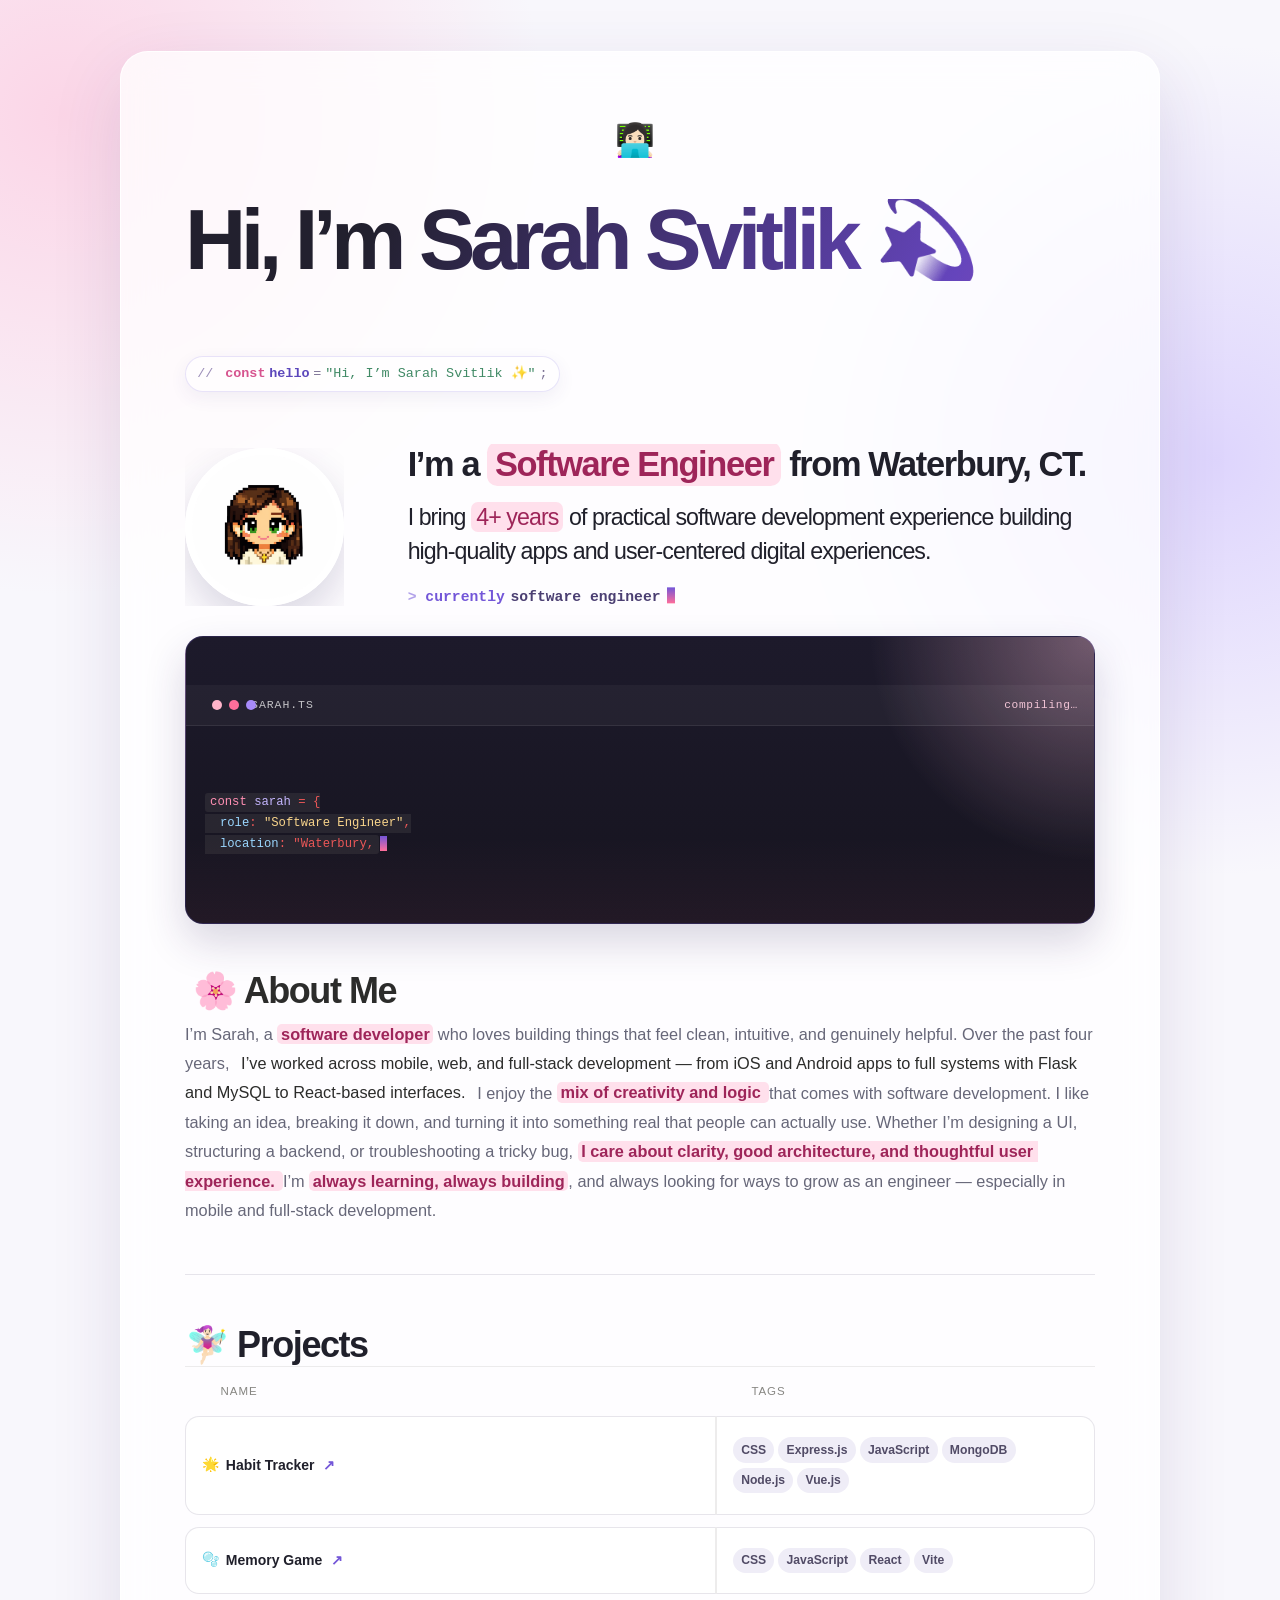
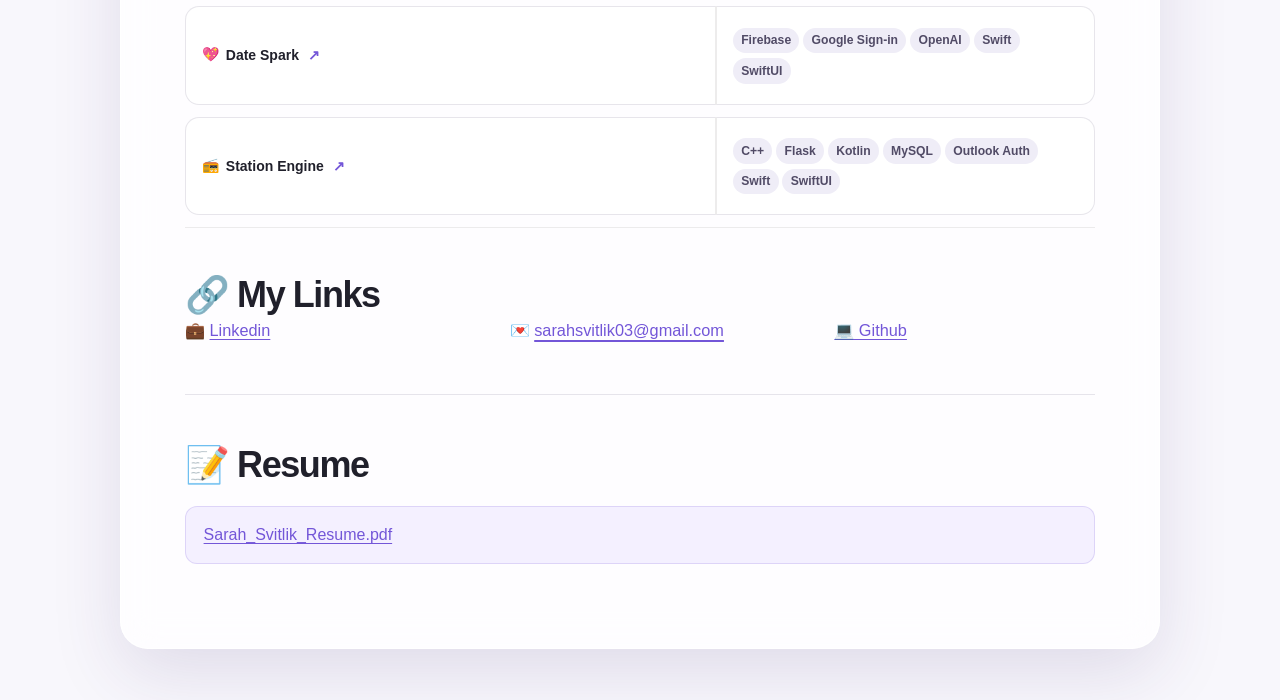
==== commit 1316fd21: "home page updates" ====
--- a/index.html
+++ b/index.html
@@ -798,4 +798,4 @@
 </p></div><div id="3cdd7044-89b2-807b-856a-f20446e8c954" style="width:37.5%" class="column" data-notion-column-ratio="0.375" dir="auto"><p id="6a4d7044-89b2-8359-a46a-813b92506fc6" class="" dir="auto"><a href="https://github.com/sarahsvitlik03">💻 Github</a></p><p id="3cdd7044-89b2-8007-bb90-d7d167d72c81" class="" dir="auto">
 </p></div><div id="b60d7044-89b2-8381-9db3-810ae390129d" style="width:21.874999999999996%" class="column" data-notion-column-ratio="0.21874999999999997" dir="auto"><p id="388d7044-89b2-80c3-8707-d744500ba364" class="" dir="auto">
 </p></div></div><hr id="3cdd7044-89b2-80cf-be0e-db8b4c7d7abe" dir="auto"/><h1 id="5bad7044-89b2-83a5-b84d-013039b7bd1c" class="" dir="auto">📝 Resume </h1><figure id="3cdd7044-89b2-8070-ab2a-caf65e1eb3f9" dir="ltr"><div class="source"><a href="assets/home/Sarah_Svitlik_Resume.pdf" data-notion-file="assets/home/Sarah_Svitlik_Resume.pdf" data-notion-file-alias="Sarah_Svitlik_Resume.pdf">Sarah_Svitlik_Resume.pdf</a></div></figure><p id="3cdd7044-89b2-8071-bf45-e892558af4df" class="" dir="auto">
-</p></div></article><span class="sans" style="font-size:14px;padding-top:2em"></span><script src="home-effects.js?v=2"></script></body></html>+</p></div></article><span class="sans" style="font-size:14px;padding-top:2em"></span><script src="home-effects.js?v=4"></script></body></html>
--- a/portfolio.css
+++ b/portfolio.css
@@ -131,6 +131,32 @@
   color: transparent !important;
   animation: titleShine 8s ease-in-out infinite;
 }
+/* Keep the homepage name stable; the animation belongs to the supporting copy. */
+body:not(.project-page) .page-title {
+  position: static;
+  white-space: normal;
+  overflow: visible;
+}
+.hello-code {
+  display: inline-flex;
+  flex-wrap: wrap;
+  gap: 0.28em;
+  margin: 0.75rem 0 0 !important;
+  padding: 0.48rem 0.7rem;
+  border: 1px solid rgba(115, 86, 216, 0.16);
+  border-radius: 999px;
+  color: #514869;
+  font-family: ui-monospace, SFMono-Regular, Menlo, Monaco, Consolas, monospace;
+  font-size: clamp(0.72rem, 1.6vw, 0.84rem);
+  line-height: 1.35;
+  background: rgba(255, 255, 255, 0.55);
+  box-shadow: 0 6px 18px rgba(74, 54, 125, 0.07);
+}
+.hello-code__comment { color: #9b8db7; }
+.hello-code__keyword { color: #d6538e; font-weight: 700; }
+.hello-code__name { color: #5c47bb; font-weight: 700; }
+.hello-code__operator { color: #7d7295; }
+.hello-code__string { color: #418a66; }
 body:not(.project-page) .page-header-icon .icon {
   display: inline-block;
   animation: iconFloat 3.6s ease-in-out infinite;
@@ -672,6 +698,7 @@
 
   header { margin-bottom: 2.25rem; }
   .page-title { font-size: clamp(2.3rem, 13vw, 3.6rem) !important; }
+  .hello-code { justify-content: center; margin-top: 0.6rem !important; padding: 0.44rem 0.58rem; font-size: 0.68rem; }
   .column-list { flex-direction: column; align-items: stretch; gap: 1.35rem !important; }
   .column-list > .column { width: 100% !important; }
   .column-list:first-child { align-items: center; text-align: center; }
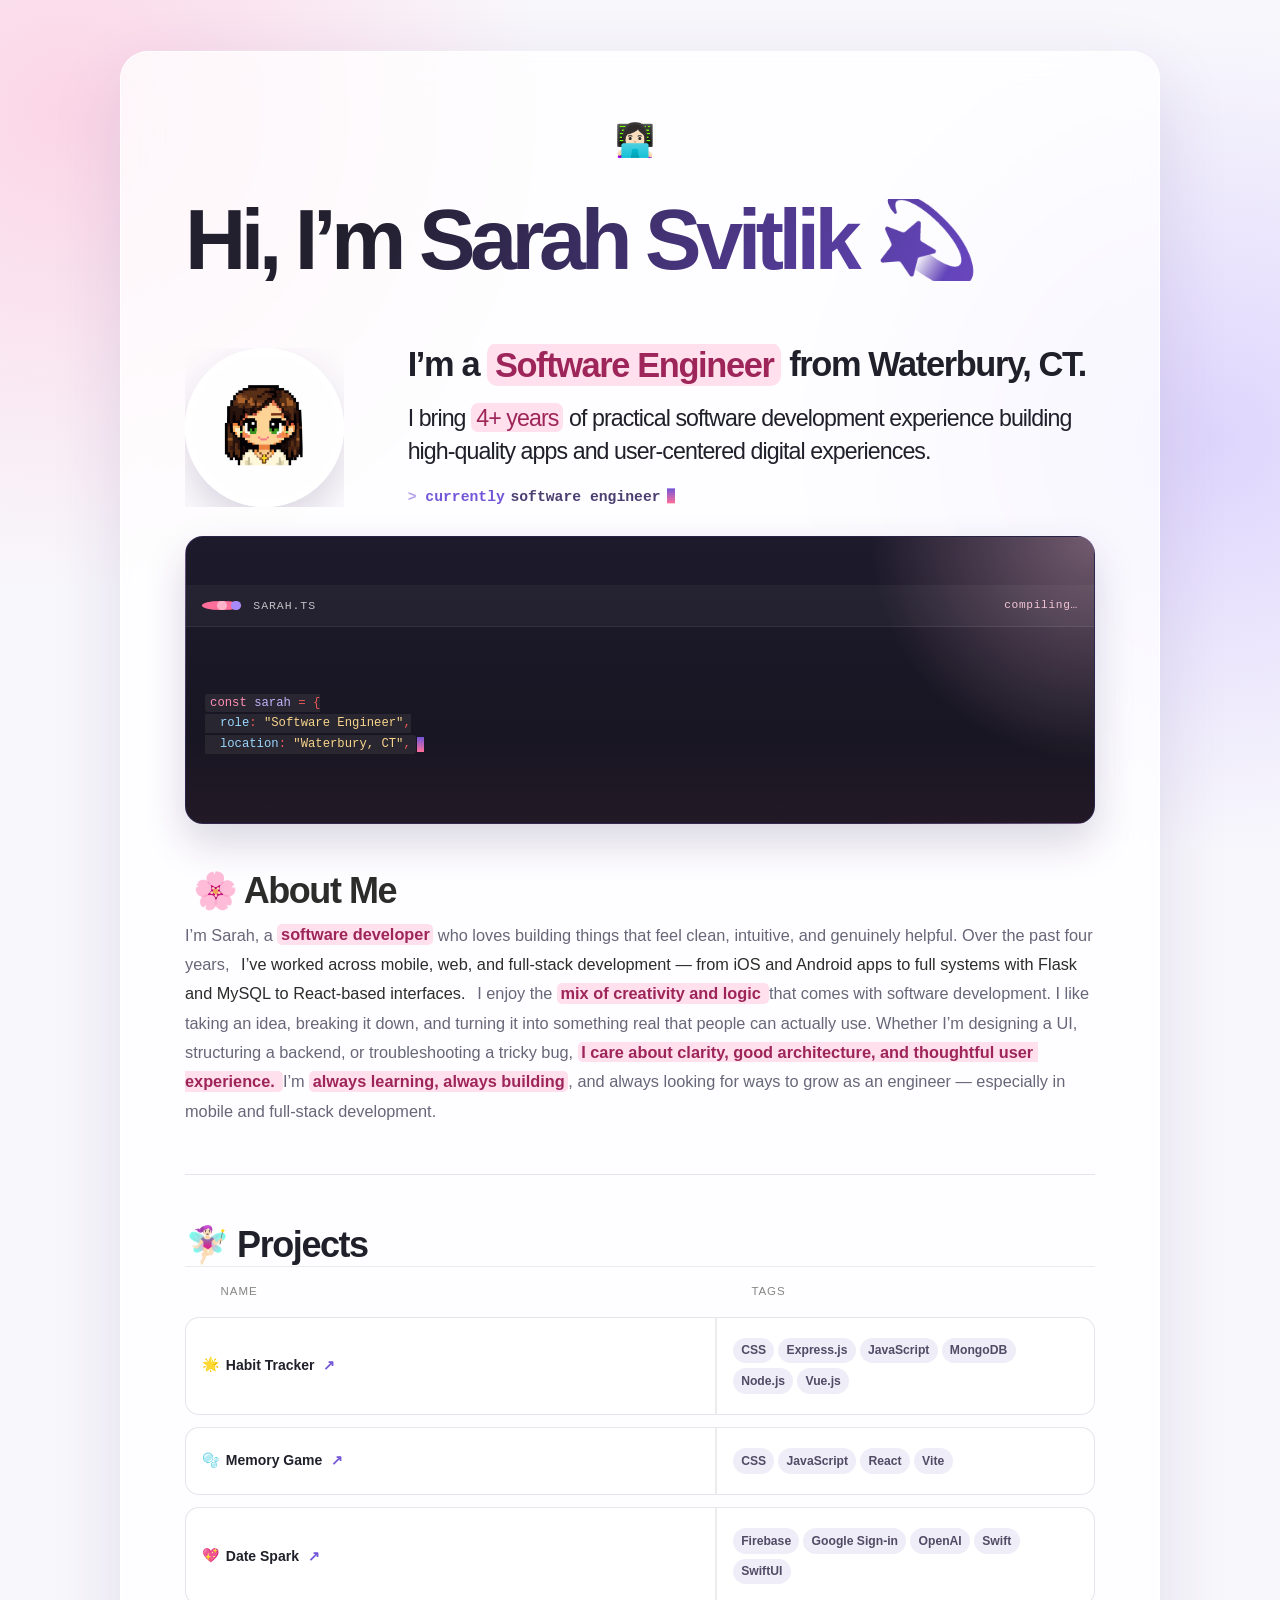
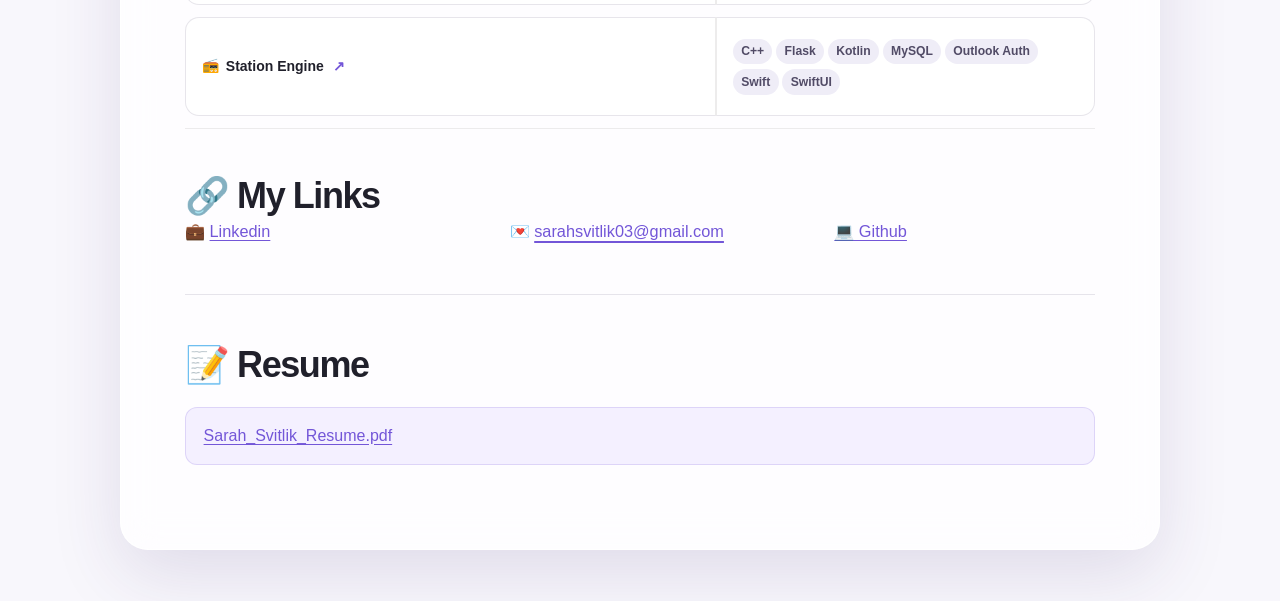
==== commit 7ce050a2: "extra fix" ====
--- a/index.html
+++ b/index.html
@@ -798,4 +798,4 @@
 </p></div><div id="3cdd7044-89b2-807b-856a-f20446e8c954" style="width:37.5%" class="column" data-notion-column-ratio="0.375" dir="auto"><p id="6a4d7044-89b2-8359-a46a-813b92506fc6" class="" dir="auto"><a href="https://github.com/sarahsvitlik03">💻 Github</a></p><p id="3cdd7044-89b2-8007-bb90-d7d167d72c81" class="" dir="auto">
 </p></div><div id="b60d7044-89b2-8381-9db3-810ae390129d" style="width:21.874999999999996%" class="column" data-notion-column-ratio="0.21874999999999997" dir="auto"><p id="388d7044-89b2-80c3-8707-d744500ba364" class="" dir="auto">
 </p></div></div><hr id="3cdd7044-89b2-80cf-be0e-db8b4c7d7abe" dir="auto"/><h1 id="5bad7044-89b2-83a5-b84d-013039b7bd1c" class="" dir="auto">📝 Resume </h1><figure id="3cdd7044-89b2-8070-ab2a-caf65e1eb3f9" dir="ltr"><div class="source"><a href="assets/home/Sarah_Svitlik_Resume.pdf" data-notion-file="assets/home/Sarah_Svitlik_Resume.pdf" data-notion-file-alias="Sarah_Svitlik_Resume.pdf">Sarah_Svitlik_Resume.pdf</a></div></figure><p id="3cdd7044-89b2-8071-bf45-e892558af4df" class="" dir="auto">
-</p></div></article><span class="sans" style="font-size:14px;padding-top:2em"></span><script src="home-effects.js?v=4"></script></body></html>+</p></div></article><span class="sans" style="font-size:14px;padding-top:2em"></span><script src="home-effects.js?v=5"></script></body></html>
--- a/portfolio.css
+++ b/portfolio.css
@@ -131,32 +131,6 @@
   color: transparent !important;
   animation: titleShine 8s ease-in-out infinite;
 }
-/* Keep the homepage name stable; the animation belongs to the supporting copy. */
-body:not(.project-page) .page-title {
-  position: static;
-  white-space: normal;
-  overflow: visible;
-}
-.hello-code {
-  display: inline-flex;
-  flex-wrap: wrap;
-  gap: 0.28em;
-  margin: 0.75rem 0 0 !important;
-  padding: 0.48rem 0.7rem;
-  border: 1px solid rgba(115, 86, 216, 0.16);
-  border-radius: 999px;
-  color: #514869;
-  font-family: ui-monospace, SFMono-Regular, Menlo, Monaco, Consolas, monospace;
-  font-size: clamp(0.72rem, 1.6vw, 0.84rem);
-  line-height: 1.35;
-  background: rgba(255, 255, 255, 0.55);
-  box-shadow: 0 6px 18px rgba(74, 54, 125, 0.07);
-}
-.hello-code__comment { color: #9b8db7; }
-.hello-code__keyword { color: #d6538e; font-weight: 700; }
-.hello-code__name { color: #5c47bb; font-weight: 700; }
-.hello-code__operator { color: #7d7295; }
-.hello-code__string { color: #418a66; }
 body:not(.project-page) .page-header-icon .icon {
   display: inline-block;
   animation: iconFloat 3.6s ease-in-out infinite;
@@ -278,7 +252,8 @@
 .hero-terminal__dots {
   position: relative;
   display: block;
-  margin-left: 1.7rem;
+  width: 2.46rem;
+  margin-left: 0;
   box-shadow: 0 0 0 0 rgba(255, 110, 154, 0.4);
 }
 .hero-terminal__dots::before,
@@ -288,11 +263,11 @@
   top: 0;
 }
 .hero-terminal__dots::before {
-  left: -1.05rem;
+  left: 0.92rem;
   background: #ffb4c9;
 }
 .hero-terminal__dots::after {
-  left: 1.05rem;
+  left: 1.84rem;
   background: #a78bfa;
 }
 .hero-terminal__file {
@@ -698,7 +673,6 @@
 
   header { margin-bottom: 2.25rem; }
   .page-title { font-size: clamp(2.3rem, 13vw, 3.6rem) !important; }
-  .hello-code { justify-content: center; margin-top: 0.6rem !important; padding: 0.44rem 0.58rem; font-size: 0.68rem; }
   .column-list { flex-direction: column; align-items: stretch; gap: 1.35rem !important; }
   .column-list > .column { width: 100% !important; }
   .column-list:first-child { align-items: center; text-align: center; }
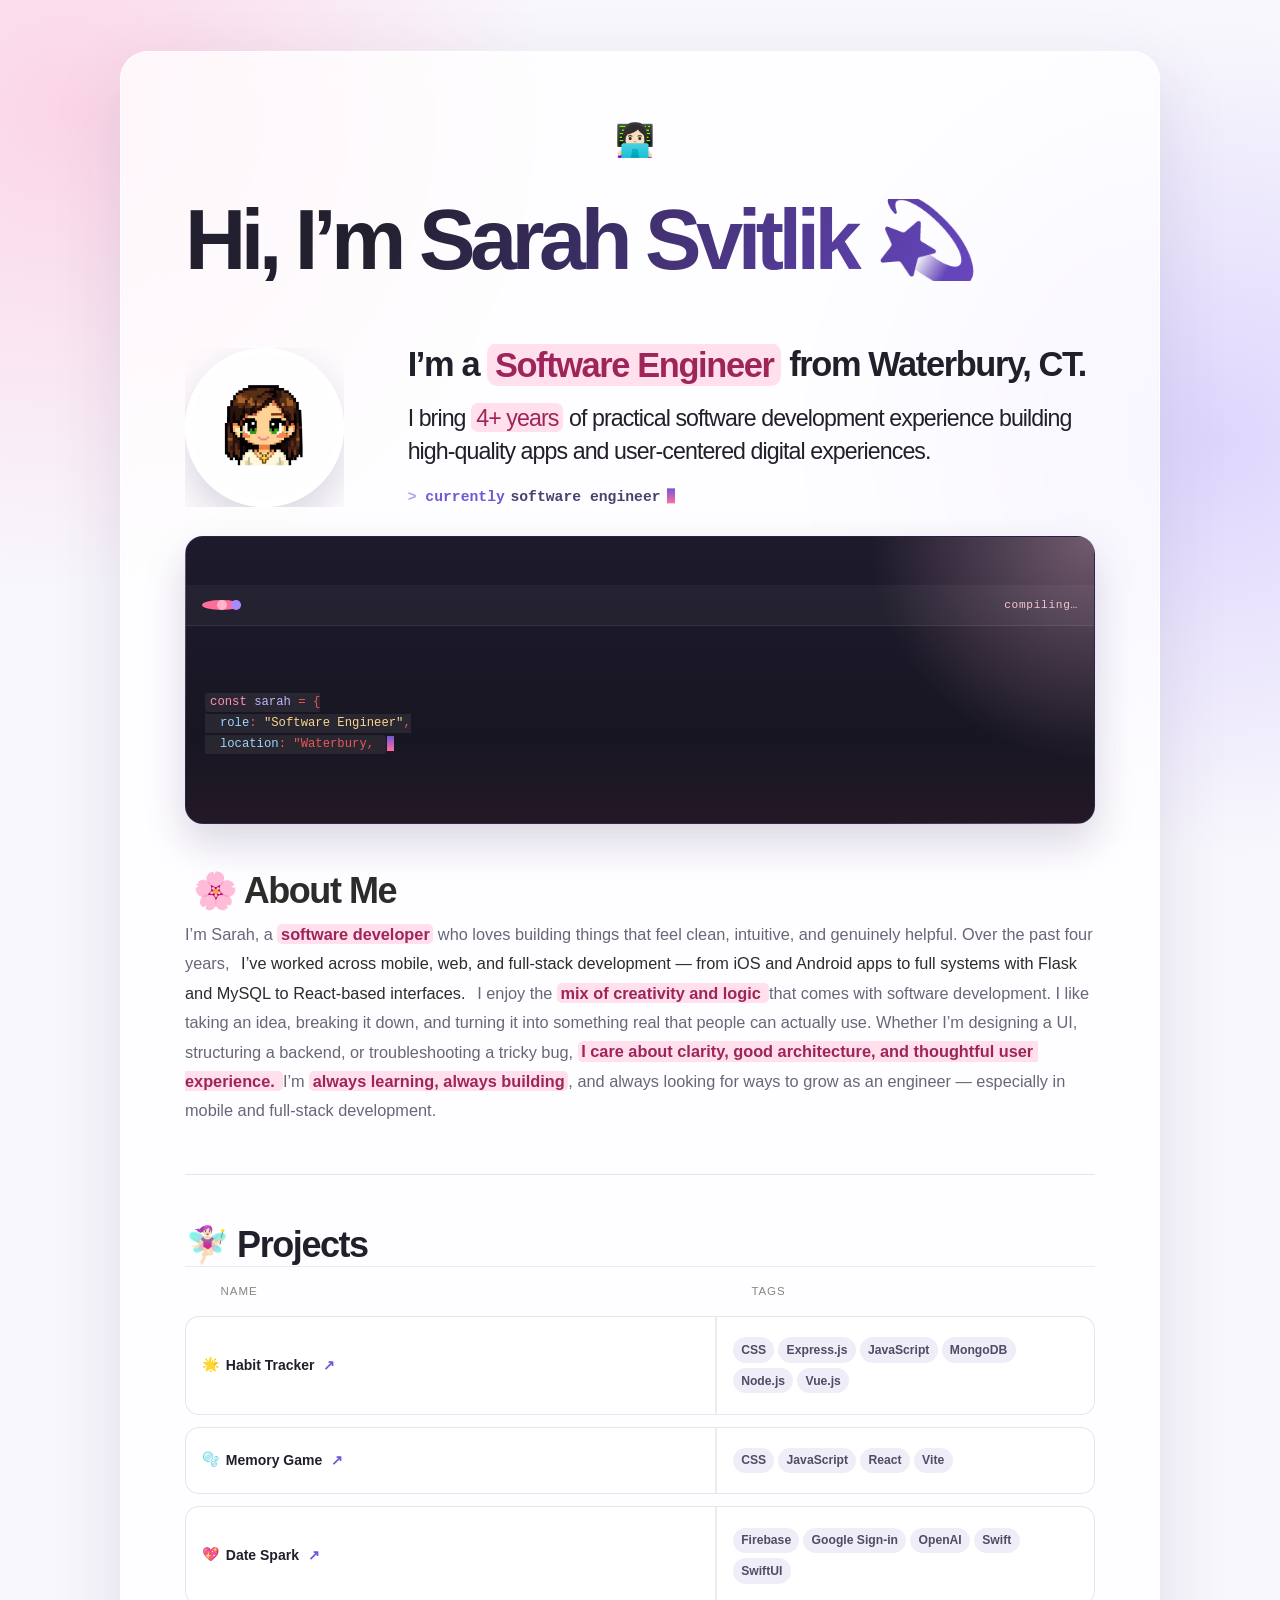
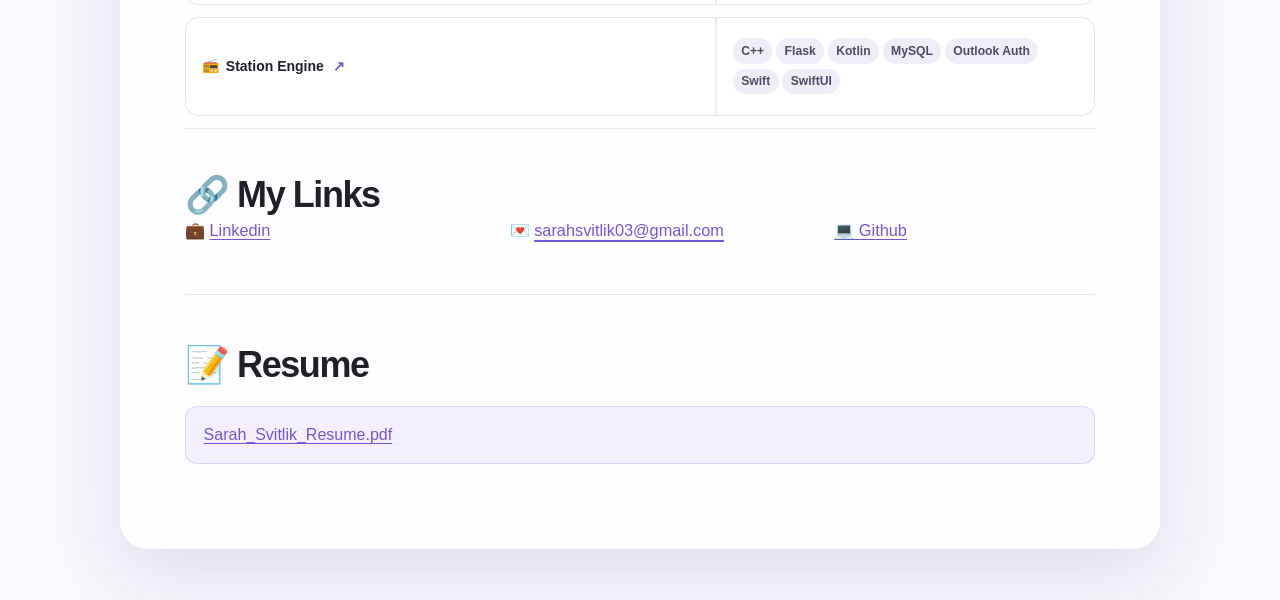
==== commit 3cfcc525: "remove sarah.ts" ====
--- a/index.html
+++ b/index.html
@@ -798,4 +798,4 @@
 </p></div><div id="3cdd7044-89b2-807b-856a-f20446e8c954" style="width:37.5%" class="column" data-notion-column-ratio="0.375" dir="auto"><p id="6a4d7044-89b2-8359-a46a-813b92506fc6" class="" dir="auto"><a href="https://github.com/sarahsvitlik03">💻 Github</a></p><p id="3cdd7044-89b2-8007-bb90-d7d167d72c81" class="" dir="auto">
 </p></div><div id="b60d7044-89b2-8381-9db3-810ae390129d" style="width:21.874999999999996%" class="column" data-notion-column-ratio="0.21874999999999997" dir="auto"><p id="388d7044-89b2-80c3-8707-d744500ba364" class="" dir="auto">
 </p></div></div><hr id="3cdd7044-89b2-80cf-be0e-db8b4c7d7abe" dir="auto"/><h1 id="5bad7044-89b2-83a5-b84d-013039b7bd1c" class="" dir="auto">📝 Resume </h1><figure id="3cdd7044-89b2-8070-ab2a-caf65e1eb3f9" dir="ltr"><div class="source"><a href="assets/home/Sarah_Svitlik_Resume.pdf" data-notion-file="assets/home/Sarah_Svitlik_Resume.pdf" data-notion-file-alias="Sarah_Svitlik_Resume.pdf">Sarah_Svitlik_Resume.pdf</a></div></figure><p id="3cdd7044-89b2-8071-bf45-e892558af4df" class="" dir="auto">
-</p></div></article><span class="sans" style="font-size:14px;padding-top:2em"></span><script src="home-effects.js?v=5"></script></body></html>+</p></div></article><span class="sans" style="font-size:14px;padding-top:2em"></span><script src="home-effects.js?v=6"></script></body></html>
--- a/portfolio.css
+++ b/portfolio.css
@@ -234,7 +234,7 @@
 }
 .hero-terminal__bar {
   display: grid;
-  grid-template-columns: auto 1fr auto;
+  grid-template-columns: auto 1fr;
   align-items: center;
   gap: 0.75rem;
   padding: 0.72rem 1rem;
@@ -278,6 +278,7 @@
   text-transform: uppercase;
 }
 .hero-terminal__status {
+  justify-self: end;
   color: #f3c6d7;
   font-family: ui-monospace, SFMono-Regular, Menlo, Monaco, Consolas, monospace;
   font-size: 0.7rem;
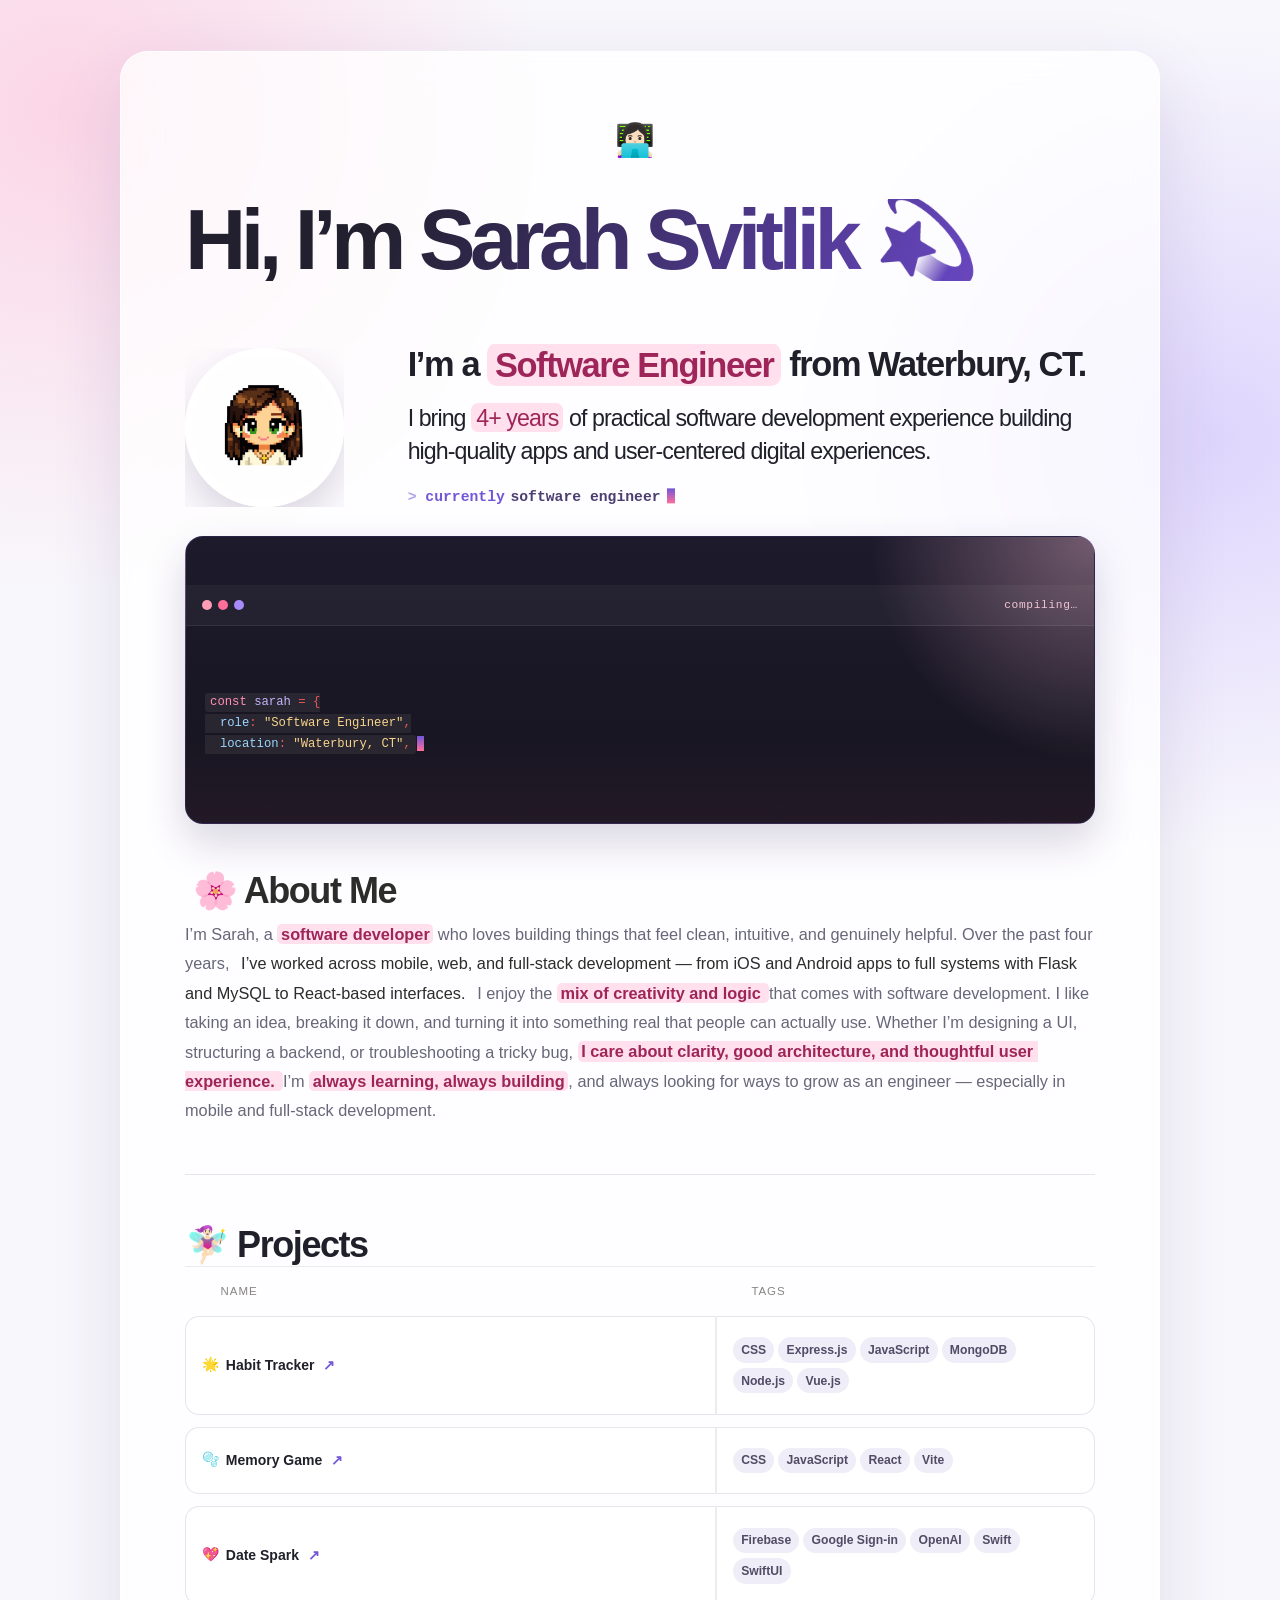
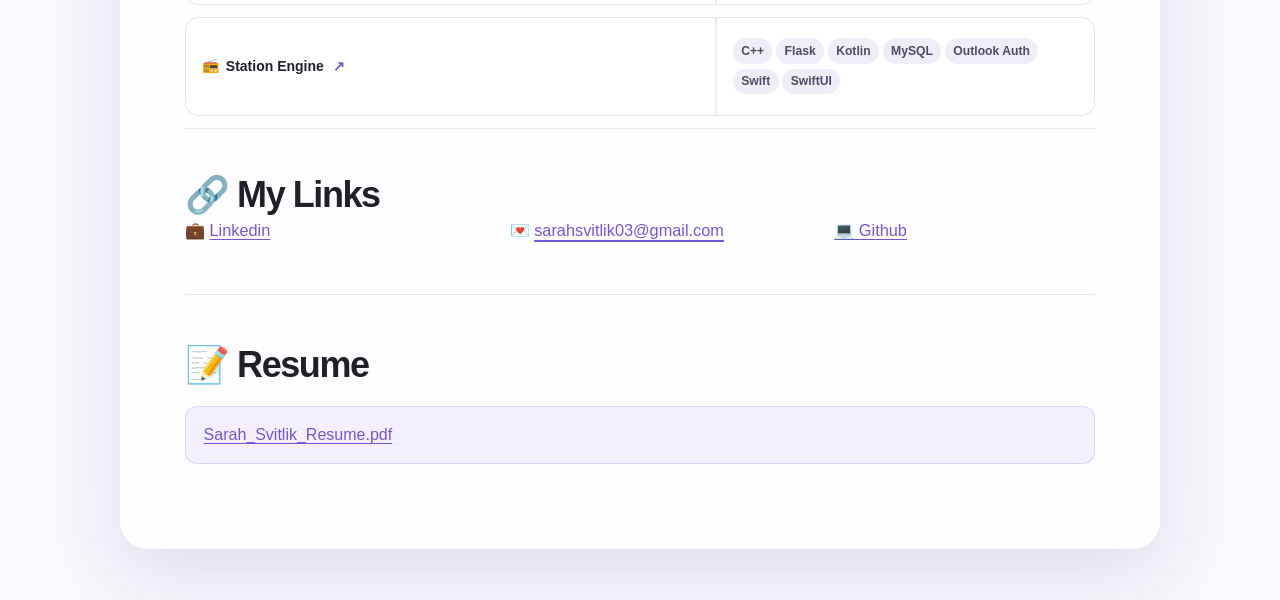
==== commit d322e17e: "added tech stack" ====
--- a/index.html
+++ b/index.html
@@ -791,11 +791,11 @@
 	background-image: url("data:image/svg+xml;charset=UTF-8,%3Csvg%20width%3D%2216%22%20height%3D%2216%22%20viewBox%3D%220%200%2016%2016%22%20fill%3D%22none%22%20xmlns%3D%22http%3A%2F%2Fwww.w3.org%2F2000%2Fsvg%22%3E%0A%3Crect%20x%3D%220.75%22%20y%3D%220.75%22%20width%3D%2214.5%22%20height%3D%2214.5%22%20fill%3D%22white%22%20stroke%3D%22%2336352F%22%20stroke-width%3D%221.5%22%2F%3E%0A%3C%2Fsvg%3E");
 }
 	
-</style><style>@import url('https://cdn.jsdelivr.net/npm/katex@0.16.25/dist/katex-swap.min.css')</style><link rel="stylesheet" href="portfolio.css?v=12"/></head><body><article id="7e5d7044-89b2-828c-8783-8162437a7ca3" class="page sans" data-notion-page-icon="👩🏻‍💻"><header><div class="page-header-icon undefined"><span class="icon" data-emoji="👩🏻‍💻"></span></div><h1 class="page-title" dir="auto">Hi, I’m Sarah Svitlik 💫</h1><p class="page-description" dir="auto"></p></header><div class="page-body"><div id="937d7044-89b2-82b6-9dd8-81a35b59383b" class="column-list" data-notion-column-list="" dir="auto"><div id="388d7044-89b2-807d-b1e2-ea70d81d41a6" style="width:18.75%" class="column" data-notion-column-ratio="0.1875" dir="auto"><figure id="388d7044-89b2-8025-9d21-c8cc1289e0c3" class="image" data-notion-image="assets/home/sarah.png" dir="ltr"><a href="assets/home/sarah.png"><img style="width:336px" src="assets/home/sarah.png"/></a></figure></div><div id="d11d7044-89b2-8341-a595-81c5b83b821a" style="width:81.25000000000003%" class="column" data-notion-column-ratio="0.8125000000000003" dir="auto"><h1 id="9d0d7044-89b2-832e-8d0f-01fbb32312d4" class="" dir="auto">I’m <strong>a</strong> <mark class="highlight-pink" data-notion-highlight="pink"><strong>Software Engineer</strong></mark> <strong>from Waterbury, CT.</strong> </h1><h1 id="67ad7044-89b2-8376-9612-017486a80560" class="" dir="auto">I bring <mark class="highlight-pink" data-notion-highlight="pink">4+ years</mark> of practical software development experience building high‑quality apps and user‑centered digital experiences.</h1></div></div><h1 id="c45d7044-89b2-8335-9d9c-0134d96f5d40" class="" dir="auto"><mark class="highlight-default" data-notion-highlight="default">🌸 About Me </mark></h1><p id="388d7044-89b2-80dd-8d1c-e1a7813f1fb9" class="" dir="auto">I’m Sarah, a <mark class="highlight-pink" data-notion-highlight="pink"><strong>software developer</strong></mark> who loves building things that feel clean, intuitive, and genuinely helpful. Over the past four years,<mark class="highlight-default" data-notion-highlight="default"><mark class="highlight-default_background" data-notion-highlight="default_background"> I’ve worked across mobile, web, and full‑stack development — from iOS and Android apps to full systems with Flask and MySQL to React‑based interfaces. </mark></mark>I enjoy the <mark class="highlight-pink" data-notion-highlight="pink"><strong>mix of creativity and logic </strong></mark>that comes with software development. I like taking an idea, breaking it down, and turning it into something real that people can actually use. Whether I’m designing a UI, structuring a backend, or troubleshooting a tricky bug, <mark class="highlight-pink" data-notion-highlight="pink"><strong>I care about clarity, good architecture, and thoughtful user experience. </strong></mark>I’m <mark class="highlight-pink" data-notion-highlight="pink"><strong>always learning, always building</strong></mark>, and always looking for ways to grow as an engineer — especially in mobile and full‑stack development.</p><p id="38ad7044-89b2-8086-b922-d4075f51aee6" class="" dir="auto">
+</style><style>@import url('https://cdn.jsdelivr.net/npm/katex@0.16.25/dist/katex-swap.min.css')</style><link rel="stylesheet" href="portfolio.css?v=13"/></head><body><article id="7e5d7044-89b2-828c-8783-8162437a7ca3" class="page sans" data-notion-page-icon="👩🏻‍💻"><header><div class="page-header-icon undefined"><span class="icon" data-emoji="👩🏻‍💻"></span></div><h1 class="page-title" dir="auto">Hi, I’m Sarah Svitlik 💫</h1><p class="page-description" dir="auto"></p></header><div class="page-body"><div id="937d7044-89b2-82b6-9dd8-81a35b59383b" class="column-list" data-notion-column-list="" dir="auto"><div id="388d7044-89b2-807d-b1e2-ea70d81d41a6" style="width:18.75%" class="column" data-notion-column-ratio="0.1875" dir="auto"><figure id="388d7044-89b2-8025-9d21-c8cc1289e0c3" class="image" data-notion-image="assets/home/sarah.png" dir="ltr"><a href="assets/home/sarah.png"><img style="width:336px" src="assets/home/sarah.png"/></a></figure></div><div id="d11d7044-89b2-8341-a595-81c5b83b821a" style="width:81.25000000000003%" class="column" data-notion-column-ratio="0.8125000000000003" dir="auto"><h1 id="9d0d7044-89b2-832e-8d0f-01fbb32312d4" class="" dir="auto">I’m <strong>a</strong> <mark class="highlight-pink" data-notion-highlight="pink"><strong>Software Engineer</strong></mark> <strong>from Waterbury, CT.</strong> </h1><h1 id="67ad7044-89b2-8376-9612-017486a80560" class="" dir="auto">I bring <mark class="highlight-pink" data-notion-highlight="pink">4+ years</mark> of practical software development experience building high‑quality apps and user‑centered digital experiences.</h1></div></div><h1 id="c45d7044-89b2-8335-9d9c-0134d96f5d40" class="" dir="auto"><mark class="highlight-default" data-notion-highlight="default">🌸 About Me </mark></h1><p id="388d7044-89b2-80dd-8d1c-e1a7813f1fb9" class="" dir="auto">I’m Sarah, a <mark class="highlight-pink" data-notion-highlight="pink"><strong>software developer</strong></mark> who loves building things that feel clean, intuitive, and genuinely helpful. Over the past four years,<mark class="highlight-default" data-notion-highlight="default"><mark class="highlight-default_background" data-notion-highlight="default_background"> I’ve worked across mobile, web, and full‑stack development — from iOS and Android apps to full systems with Flask and MySQL to React‑based interfaces. </mark></mark>I enjoy the <mark class="highlight-pink" data-notion-highlight="pink"><strong>mix of creativity and logic </strong></mark>that comes with software development. I like taking an idea, breaking it down, and turning it into something real that people can actually use. Whether I’m designing a UI, structuring a backend, or troubleshooting a tricky bug, <mark class="highlight-pink" data-notion-highlight="pink"><strong>I care about clarity, good architecture, and thoughtful user experience. </strong></mark>I’m <mark class="highlight-pink" data-notion-highlight="pink"><strong>always learning, always building</strong></mark>, and always looking for ways to grow as an engineer — especially in mobile and full‑stack development.</p><p id="38ad7044-89b2-8086-b922-d4075f51aee6" class="" dir="auto">
 </p><hr id="38ad7044-89b2-804c-af54-fdbb0b7d5538" dir="auto"/><h1 id="dead7044-89b2-831d-9086-81bce7d1fbdc" class="" dir="auto">🧚🏻‍♀️ Projects</h1><div id="b7bd7044-89b2-8371-a183-81833326457e" class="collection-content" dir="ltr"><h4 class="collection-title">Projects</h4><div class="collection-content-wrapper"><table class="collection-content"><colgroup><col style="width:58.333333333333336%"/><col style="width:41.666666666666664%"/></colgroup><thead><tr><th><span class="icon property-icon"><img src="https://app.notion.com/icons/font_gray.svg" style="width:14px;height:14px;display:block"/></span>Name</th><th><span class="icon property-icon"><img src="https://app.notion.com/icons/list_gray.svg" style="width:14px;height:14px;display:block"/></span>Tags</th></tr></thead><tbody><tr id="999d7044-89b2-82d5-8204-81b4f6af74b9"><td class="cell-title"><a href="projects/habit-tracker.html" data-notion-page-id="999d7044-89b2-82d5-8204-81b4f6af74b9" data-notion-space-id="64e17619-0025-45e3-a08b-632442645a77"><span class="icon" data-emoji="🌟"></span>Habit Tracker</a></td><td class="cell-NL95"><span class="selected-value select-value-color-brown">CSS</span><span class="selected-value select-value-color-red">Express.js</span><span class="selected-value select-value-color-yellow">JavaScript</span><span class="selected-value select-value-color-blue">MongoDB</span><span class="selected-value select-value-color-yellow">Node.js</span><span class="selected-value select-value-color-red">Vue.js</span></td></tr><tr id="d16d7044-89b2-83b3-8d52-01d75f4eab1c"><td class="cell-title"><a href="projects/memory-game.html" data-notion-page-id="d16d7044-89b2-83b3-8d52-01d75f4eab1c" data-notion-space-id="64e17619-0025-45e3-a08b-632442645a77"><span class="icon" data-emoji="🫧"></span>Memory Game</a></td><td class="cell-NL95"><span class="selected-value select-value-color-brown">CSS</span><span class="selected-value select-value-color-yellow">JavaScript</span><span class="selected-value select-value-color-brown">React</span><span class="selected-value select-value-color-red">Vite</span></td></tr><tr id="388d7044-89b2-80f3-b9c7-c138355784fd"><td class="cell-title"><a href="projects/date-spark.html" data-notion-page-id="388d7044-89b2-80f3-b9c7-c138355784fd" data-notion-space-id="64e17619-0025-45e3-a08b-632442645a77"><span class="icon" data-emoji="💖"></span>Date Spark</a></td><td class="cell-NL95"><span class="selected-value select-value-color-red">Firebase</span><span class="selected-value select-value-color-red">Google Sign-in</span><span class="selected-value select-value-color-brown">OpenAI</span><span class="selected-value select-value-color-orange">Swift</span><span class="selected-value select-value-color-blue">SwiftUI</span></td></tr><tr id="3cdd7044-89b2-806d-9281-f5dabfe5047a"><td class="cell-title"><a href="projects/station-engine.html" data-notion-page-id="3cdd7044-89b2-806d-9281-f5dabfe5047a" data-notion-space-id="64e17619-0025-45e3-a08b-632442645a77"><span class="icon" data-emoji="📻"></span>Station Engine</a></td><td class="cell-NL95"><span class="selected-value select-value-color-purple">C++</span><span class="selected-value select-value-color-gray">Flask</span><span class="selected-value select-value-color-default">Kotlin</span><span class="selected-value select-value-color-blue">MySQL</span><span class="selected-value select-value-color-purple">Outlook Auth</span><span class="selected-value select-value-color-orange">Swift</span><span class="selected-value select-value-color-blue">SwiftUI</span></td></tr></tbody></table></div><br/><br/></div><p id="388d7044-89b2-8048-ba2c-df48921cc8b3" class="" dir="auto">
 </p><h1 id="42fd7044-89b2-839a-97e5-81ae19d714c6" class="" dir="auto">🔗 My Links </h1><div id="ba8d7044-89b2-8208-bce3-81c74f05ed7c" class="column-list" data-notion-column-list="" dir="auto"><div id="417d7044-89b2-8293-86fa-010bb89a1d82" style="width:12.5%" class="column" data-notion-column-ratio="0.125" dir="auto"><p id="fd2d7044-89b2-8300-8003-0151a5b84f63" class="" dir="auto">💼 <a href="https://www.linkedin.com/in/sarah-svitlik/"> Linkedin</a></p><p id="3cdd7044-89b2-80cb-a210-dd3f857f269e" class="" dir="auto">
 </p></div><div id="ec6d7044-89b2-8316-8b70-81a67998cf96" style="width:28.125%" class="column" data-notion-column-ratio="0.28125" dir="auto"><p id="127d7044-89b2-83b8-b712-816338873606" class="" dir="auto">💌 <a class="email-link" href="mailto:sarahsvitlik03@gmail.com">sarahsvitlik03@gmail.com</a></p><p id="0a6d7044-89b2-8270-a800-81cea5bc42ca" class="" dir="auto">
 </p></div><div id="3cdd7044-89b2-807b-856a-f20446e8c954" style="width:37.5%" class="column" data-notion-column-ratio="0.375" dir="auto"><p id="6a4d7044-89b2-8359-a46a-813b92506fc6" class="" dir="auto"><a href="https://github.com/sarahsvitlik03">💻 Github</a></p><p id="3cdd7044-89b2-8007-bb90-d7d167d72c81" class="" dir="auto">
 </p></div><div id="b60d7044-89b2-8381-9db3-810ae390129d" style="width:21.874999999999996%" class="column" data-notion-column-ratio="0.21874999999999997" dir="auto"><p id="388d7044-89b2-80c3-8707-d744500ba364" class="" dir="auto">
 </p></div></div><hr id="3cdd7044-89b2-80cf-be0e-db8b4c7d7abe" dir="auto"/><h1 id="5bad7044-89b2-83a5-b84d-013039b7bd1c" class="" dir="auto">📝 Resume </h1><figure id="3cdd7044-89b2-8070-ab2a-caf65e1eb3f9" dir="ltr"><div class="source"><a href="assets/home/Sarah_Svitlik_Resume.pdf" data-notion-file="assets/home/Sarah_Svitlik_Resume.pdf" data-notion-file-alias="Sarah_Svitlik_Resume.pdf">Sarah_Svitlik_Resume.pdf</a></div></figure><p id="3cdd7044-89b2-8071-bf45-e892558af4df" class="" dir="auto">
-</p></div></article><span class="sans" style="font-size:14px;padding-top:2em"></span><script src="home-effects.js?v=6"></script></body></html>+</p></div></article><span class="sans" style="font-size:14px;padding-top:2em"></span><script src="home-effects.js?v=8"></script></body></html>
--- a/portfolio.css
+++ b/portfolio.css
@@ -241,35 +241,13 @@
   border-bottom: 1px solid rgba(255, 255, 255, 0.08);
   background: rgba(255, 255, 255, 0.04);
 }
-.hero-terminal__dots,
-.hero-terminal__dots::before,
-.hero-terminal__dots::after {
-  width: 0.62rem;
-  height: 0.62rem;
-  border-radius: 50%;
-  background: #ff6e9a;
-}
 .hero-terminal__dots {
-  position: relative;
-  display: block;
-  width: 2.46rem;
-  margin-left: 0;
-  box-shadow: 0 0 0 0 rgba(255, 110, 154, 0.4);
-}
-.hero-terminal__dots::before,
-.hero-terminal__dots::after {
-  content: "";
-  position: absolute;
-  top: 0;
-}
-.hero-terminal__dots::before {
-  left: 0.92rem;
-  background: #ffb4c9;
-}
-.hero-terminal__dots::after {
-  left: 1.84rem;
-  background: #a78bfa;
-}
+  display: inline-flex;
+  gap: 0.38rem;
+}
+.hero-terminal__dots i { display: block; width: 0.62rem; height: 0.62rem; border-radius: 50%; background: #ff9db7; }
+.hero-terminal__dots i:nth-child(2) { background: #ff6e9a; }
+.hero-terminal__dots i:nth-child(3) { background: #a78bfa; }
 .hero-terminal__file {
   color: rgba(255, 255, 255, 0.72);
   font-family: ui-monospace, SFMono-Regular, Menlo, Monaco, Consolas, monospace;
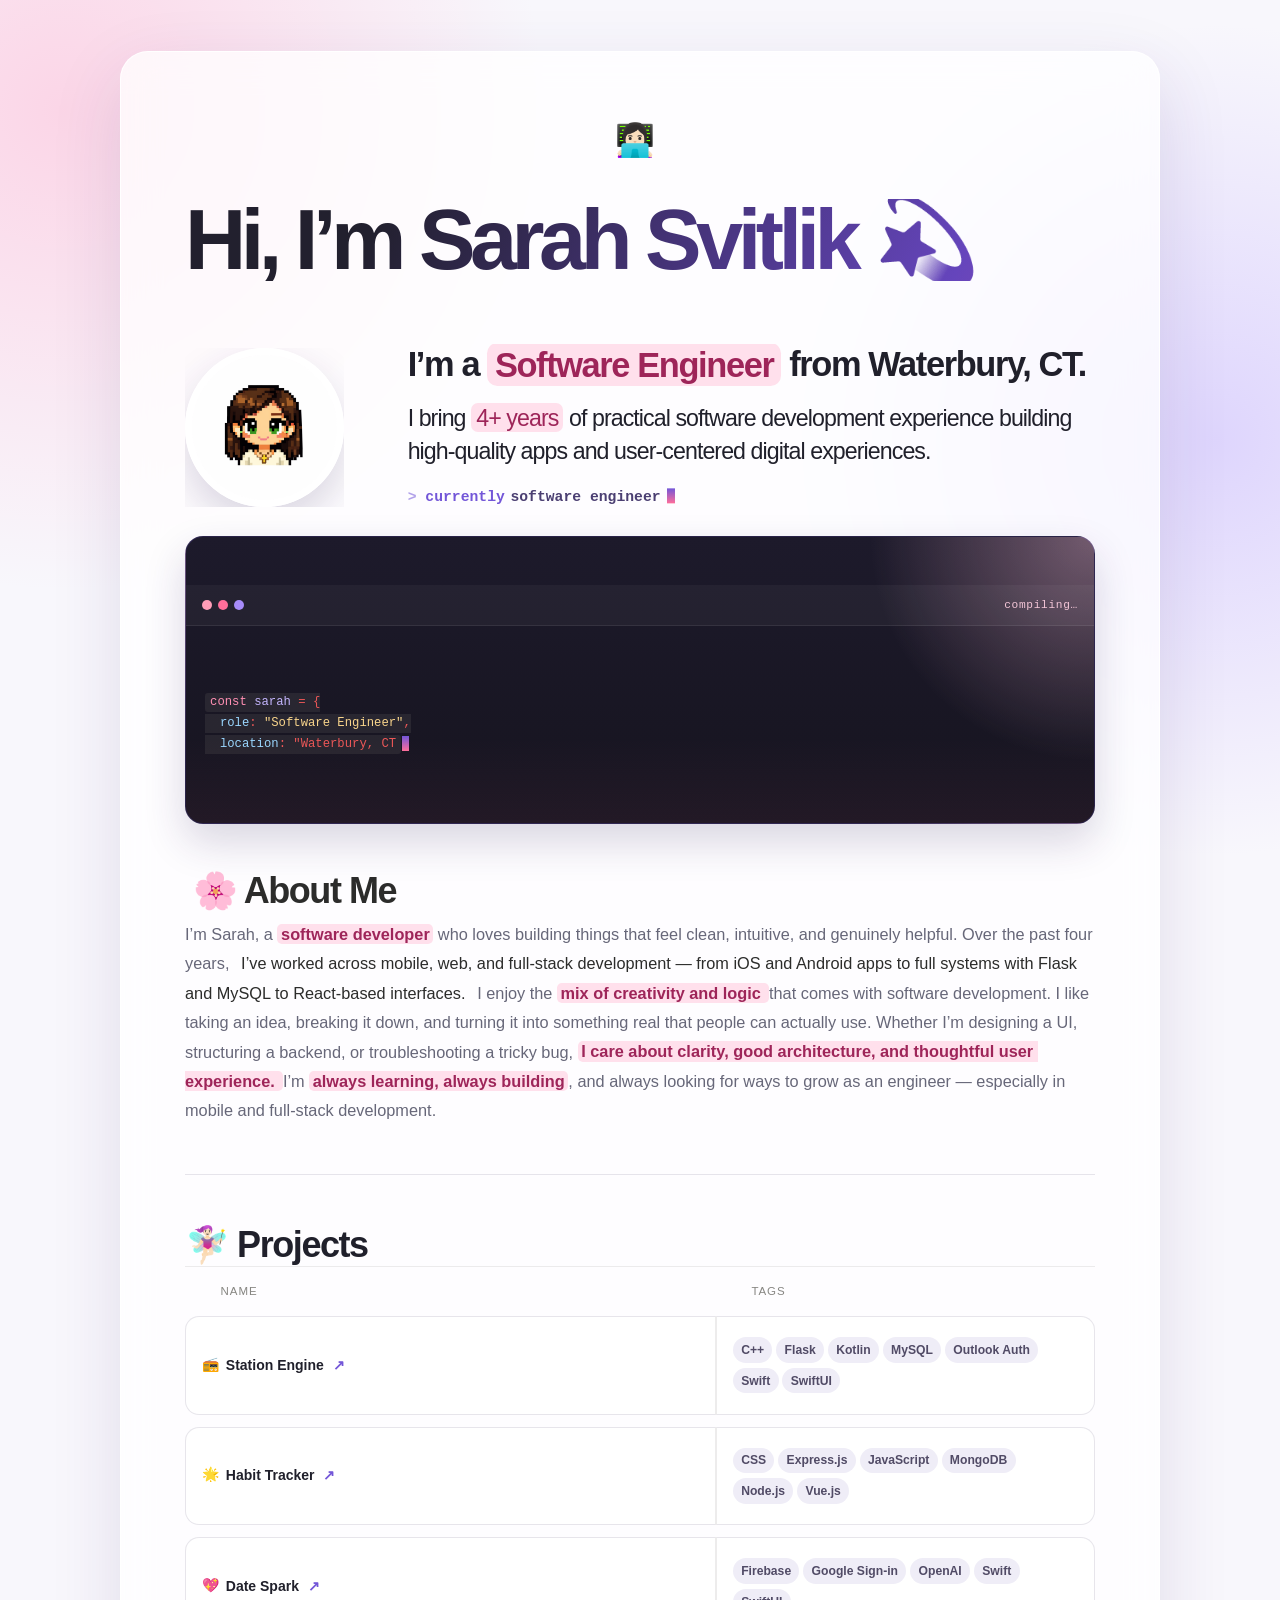
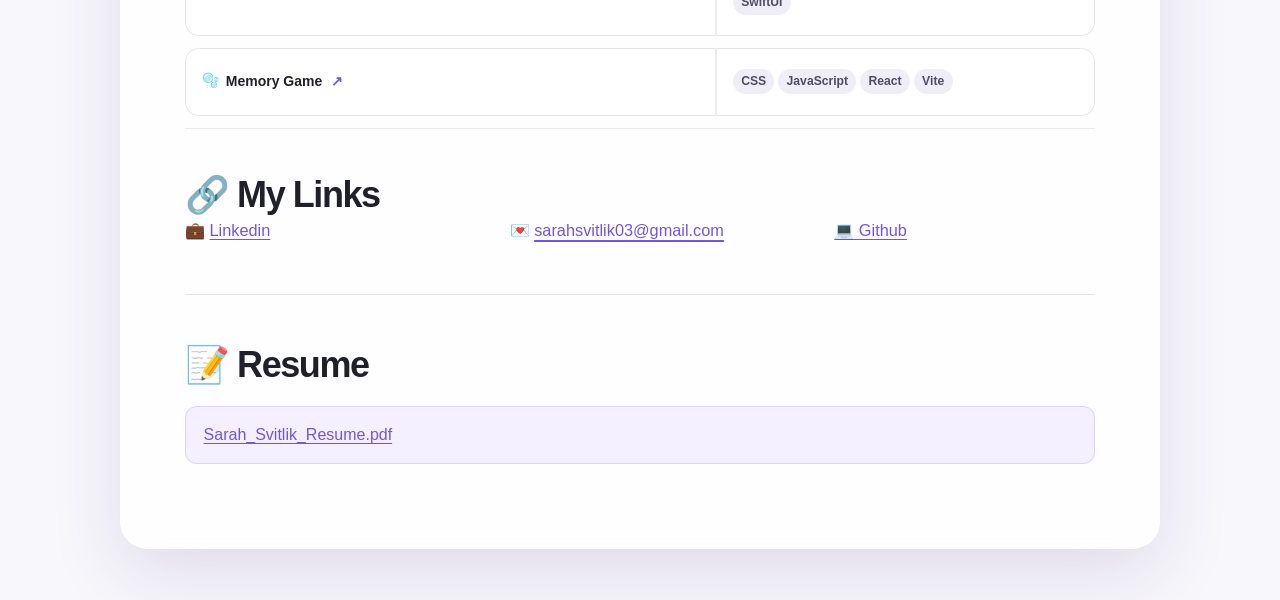
==== commit d97bd6b7: "updated projects" ====
--- a/index.html
+++ b/index.html
@@ -791,11 +791,11 @@
 	background-image: url("data:image/svg+xml;charset=UTF-8,%3Csvg%20width%3D%2216%22%20height%3D%2216%22%20viewBox%3D%220%200%2016%2016%22%20fill%3D%22none%22%20xmlns%3D%22http%3A%2F%2Fwww.w3.org%2F2000%2Fsvg%22%3E%0A%3Crect%20x%3D%220.75%22%20y%3D%220.75%22%20width%3D%2214.5%22%20height%3D%2214.5%22%20fill%3D%22white%22%20stroke%3D%22%2336352F%22%20stroke-width%3D%221.5%22%2F%3E%0A%3C%2Fsvg%3E");
 }
 	
-</style><style>@import url('https://cdn.jsdelivr.net/npm/katex@0.16.25/dist/katex-swap.min.css')</style><link rel="stylesheet" href="portfolio.css?v=13"/></head><body><article id="7e5d7044-89b2-828c-8783-8162437a7ca3" class="page sans" data-notion-page-icon="👩🏻‍💻"><header><div class="page-header-icon undefined"><span class="icon" data-emoji="👩🏻‍💻"></span></div><h1 class="page-title" dir="auto">Hi, I’m Sarah Svitlik 💫</h1><p class="page-description" dir="auto"></p></header><div class="page-body"><div id="937d7044-89b2-82b6-9dd8-81a35b59383b" class="column-list" data-notion-column-list="" dir="auto"><div id="388d7044-89b2-807d-b1e2-ea70d81d41a6" style="width:18.75%" class="column" data-notion-column-ratio="0.1875" dir="auto"><figure id="388d7044-89b2-8025-9d21-c8cc1289e0c3" class="image" data-notion-image="assets/home/sarah.png" dir="ltr"><a href="assets/home/sarah.png"><img style="width:336px" src="assets/home/sarah.png"/></a></figure></div><div id="d11d7044-89b2-8341-a595-81c5b83b821a" style="width:81.25000000000003%" class="column" data-notion-column-ratio="0.8125000000000003" dir="auto"><h1 id="9d0d7044-89b2-832e-8d0f-01fbb32312d4" class="" dir="auto">I’m <strong>a</strong> <mark class="highlight-pink" data-notion-highlight="pink"><strong>Software Engineer</strong></mark> <strong>from Waterbury, CT.</strong> </h1><h1 id="67ad7044-89b2-8376-9612-017486a80560" class="" dir="auto">I bring <mark class="highlight-pink" data-notion-highlight="pink">4+ years</mark> of practical software development experience building high‑quality apps and user‑centered digital experiences.</h1></div></div><h1 id="c45d7044-89b2-8335-9d9c-0134d96f5d40" class="" dir="auto"><mark class="highlight-default" data-notion-highlight="default">🌸 About Me </mark></h1><p id="388d7044-89b2-80dd-8d1c-e1a7813f1fb9" class="" dir="auto">I’m Sarah, a <mark class="highlight-pink" data-notion-highlight="pink"><strong>software developer</strong></mark> who loves building things that feel clean, intuitive, and genuinely helpful. Over the past four years,<mark class="highlight-default" data-notion-highlight="default"><mark class="highlight-default_background" data-notion-highlight="default_background"> I’ve worked across mobile, web, and full‑stack development — from iOS and Android apps to full systems with Flask and MySQL to React‑based interfaces. </mark></mark>I enjoy the <mark class="highlight-pink" data-notion-highlight="pink"><strong>mix of creativity and logic </strong></mark>that comes with software development. I like taking an idea, breaking it down, and turning it into something real that people can actually use. Whether I’m designing a UI, structuring a backend, or troubleshooting a tricky bug, <mark class="highlight-pink" data-notion-highlight="pink"><strong>I care about clarity, good architecture, and thoughtful user experience. </strong></mark>I’m <mark class="highlight-pink" data-notion-highlight="pink"><strong>always learning, always building</strong></mark>, and always looking for ways to grow as an engineer — especially in mobile and full‑stack development.</p><p id="38ad7044-89b2-8086-b922-d4075f51aee6" class="" dir="auto">
+</style><style>@import url('https://cdn.jsdelivr.net/npm/katex@0.16.25/dist/katex-swap.min.css')</style><link rel="stylesheet" href="portfolio.css?v=14"/></head><body><article id="7e5d7044-89b2-828c-8783-8162437a7ca3" class="page sans" data-notion-page-icon="👩🏻‍💻"><header><div class="page-header-icon undefined"><span class="icon" data-emoji="👩🏻‍💻"></span></div><h1 class="page-title" dir="auto">Hi, I’m Sarah Svitlik 💫</h1><p class="page-description" dir="auto"></p></header><div class="page-body"><div id="937d7044-89b2-82b6-9dd8-81a35b59383b" class="column-list" data-notion-column-list="" dir="auto"><div id="388d7044-89b2-807d-b1e2-ea70d81d41a6" style="width:18.75%" class="column" data-notion-column-ratio="0.1875" dir="auto"><figure id="388d7044-89b2-8025-9d21-c8cc1289e0c3" class="image" data-notion-image="assets/home/sarah.png" dir="ltr"><a href="assets/home/sarah.png"><img style="width:336px" src="assets/home/sarah.png"/></a></figure></div><div id="d11d7044-89b2-8341-a595-81c5b83b821a" style="width:81.25000000000003%" class="column" data-notion-column-ratio="0.8125000000000003" dir="auto"><h1 id="9d0d7044-89b2-832e-8d0f-01fbb32312d4" class="" dir="auto">I’m <strong>a</strong> <mark class="highlight-pink" data-notion-highlight="pink"><strong>Software Engineer</strong></mark> <strong>from Waterbury, CT.</strong> </h1><h1 id="67ad7044-89b2-8376-9612-017486a80560" class="" dir="auto">I bring <mark class="highlight-pink" data-notion-highlight="pink">4+ years</mark> of practical software development experience building high‑quality apps and user‑centered digital experiences.</h1></div></div><h1 id="c45d7044-89b2-8335-9d9c-0134d96f5d40" class="" dir="auto"><mark class="highlight-default" data-notion-highlight="default">🌸 About Me </mark></h1><p id="388d7044-89b2-80dd-8d1c-e1a7813f1fb9" class="" dir="auto">I’m Sarah, a <mark class="highlight-pink" data-notion-highlight="pink"><strong>software developer</strong></mark> who loves building things that feel clean, intuitive, and genuinely helpful. Over the past four years,<mark class="highlight-default" data-notion-highlight="default"><mark class="highlight-default_background" data-notion-highlight="default_background"> I’ve worked across mobile, web, and full‑stack development — from iOS and Android apps to full systems with Flask and MySQL to React‑based interfaces. </mark></mark>I enjoy the <mark class="highlight-pink" data-notion-highlight="pink"><strong>mix of creativity and logic </strong></mark>that comes with software development. I like taking an idea, breaking it down, and turning it into something real that people can actually use. Whether I’m designing a UI, structuring a backend, or troubleshooting a tricky bug, <mark class="highlight-pink" data-notion-highlight="pink"><strong>I care about clarity, good architecture, and thoughtful user experience. </strong></mark>I’m <mark class="highlight-pink" data-notion-highlight="pink"><strong>always learning, always building</strong></mark>, and always looking for ways to grow as an engineer — especially in mobile and full‑stack development.</p><p id="38ad7044-89b2-8086-b922-d4075f51aee6" class="" dir="auto">
 </p><hr id="38ad7044-89b2-804c-af54-fdbb0b7d5538" dir="auto"/><h1 id="dead7044-89b2-831d-9086-81bce7d1fbdc" class="" dir="auto">🧚🏻‍♀️ Projects</h1><div id="b7bd7044-89b2-8371-a183-81833326457e" class="collection-content" dir="ltr"><h4 class="collection-title">Projects</h4><div class="collection-content-wrapper"><table class="collection-content"><colgroup><col style="width:58.333333333333336%"/><col style="width:41.666666666666664%"/></colgroup><thead><tr><th><span class="icon property-icon"><img src="https://app.notion.com/icons/font_gray.svg" style="width:14px;height:14px;display:block"/></span>Name</th><th><span class="icon property-icon"><img src="https://app.notion.com/icons/list_gray.svg" style="width:14px;height:14px;display:block"/></span>Tags</th></tr></thead><tbody><tr id="999d7044-89b2-82d5-8204-81b4f6af74b9"><td class="cell-title"><a href="projects/habit-tracker.html" data-notion-page-id="999d7044-89b2-82d5-8204-81b4f6af74b9" data-notion-space-id="64e17619-0025-45e3-a08b-632442645a77"><span class="icon" data-emoji="🌟"></span>Habit Tracker</a></td><td class="cell-NL95"><span class="selected-value select-value-color-brown">CSS</span><span class="selected-value select-value-color-red">Express.js</span><span class="selected-value select-value-color-yellow">JavaScript</span><span class="selected-value select-value-color-blue">MongoDB</span><span class="selected-value select-value-color-yellow">Node.js</span><span class="selected-value select-value-color-red">Vue.js</span></td></tr><tr id="d16d7044-89b2-83b3-8d52-01d75f4eab1c"><td class="cell-title"><a href="projects/memory-game.html" data-notion-page-id="d16d7044-89b2-83b3-8d52-01d75f4eab1c" data-notion-space-id="64e17619-0025-45e3-a08b-632442645a77"><span class="icon" data-emoji="🫧"></span>Memory Game</a></td><td class="cell-NL95"><span class="selected-value select-value-color-brown">CSS</span><span class="selected-value select-value-color-yellow">JavaScript</span><span class="selected-value select-value-color-brown">React</span><span class="selected-value select-value-color-red">Vite</span></td></tr><tr id="388d7044-89b2-80f3-b9c7-c138355784fd"><td class="cell-title"><a href="projects/date-spark.html" data-notion-page-id="388d7044-89b2-80f3-b9c7-c138355784fd" data-notion-space-id="64e17619-0025-45e3-a08b-632442645a77"><span class="icon" data-emoji="💖"></span>Date Spark</a></td><td class="cell-NL95"><span class="selected-value select-value-color-red">Firebase</span><span class="selected-value select-value-color-red">Google Sign-in</span><span class="selected-value select-value-color-brown">OpenAI</span><span class="selected-value select-value-color-orange">Swift</span><span class="selected-value select-value-color-blue">SwiftUI</span></td></tr><tr id="3cdd7044-89b2-806d-9281-f5dabfe5047a"><td class="cell-title"><a href="projects/station-engine.html" data-notion-page-id="3cdd7044-89b2-806d-9281-f5dabfe5047a" data-notion-space-id="64e17619-0025-45e3-a08b-632442645a77"><span class="icon" data-emoji="📻"></span>Station Engine</a></td><td class="cell-NL95"><span class="selected-value select-value-color-purple">C++</span><span class="selected-value select-value-color-gray">Flask</span><span class="selected-value select-value-color-default">Kotlin</span><span class="selected-value select-value-color-blue">MySQL</span><span class="selected-value select-value-color-purple">Outlook Auth</span><span class="selected-value select-value-color-orange">Swift</span><span class="selected-value select-value-color-blue">SwiftUI</span></td></tr></tbody></table></div><br/><br/></div><p id="388d7044-89b2-8048-ba2c-df48921cc8b3" class="" dir="auto">
 </p><h1 id="42fd7044-89b2-839a-97e5-81ae19d714c6" class="" dir="auto">🔗 My Links </h1><div id="ba8d7044-89b2-8208-bce3-81c74f05ed7c" class="column-list" data-notion-column-list="" dir="auto"><div id="417d7044-89b2-8293-86fa-010bb89a1d82" style="width:12.5%" class="column" data-notion-column-ratio="0.125" dir="auto"><p id="fd2d7044-89b2-8300-8003-0151a5b84f63" class="" dir="auto">💼 <a href="https://www.linkedin.com/in/sarah-svitlik/"> Linkedin</a></p><p id="3cdd7044-89b2-80cb-a210-dd3f857f269e" class="" dir="auto">
 </p></div><div id="ec6d7044-89b2-8316-8b70-81a67998cf96" style="width:28.125%" class="column" data-notion-column-ratio="0.28125" dir="auto"><p id="127d7044-89b2-83b8-b712-816338873606" class="" dir="auto">💌 <a class="email-link" href="mailto:sarahsvitlik03@gmail.com">sarahsvitlik03@gmail.com</a></p><p id="0a6d7044-89b2-8270-a800-81cea5bc42ca" class="" dir="auto">
 </p></div><div id="3cdd7044-89b2-807b-856a-f20446e8c954" style="width:37.5%" class="column" data-notion-column-ratio="0.375" dir="auto"><p id="6a4d7044-89b2-8359-a46a-813b92506fc6" class="" dir="auto"><a href="https://github.com/sarahsvitlik03">💻 Github</a></p><p id="3cdd7044-89b2-8007-bb90-d7d167d72c81" class="" dir="auto">
 </p></div><div id="b60d7044-89b2-8381-9db3-810ae390129d" style="width:21.874999999999996%" class="column" data-notion-column-ratio="0.21874999999999997" dir="auto"><p id="388d7044-89b2-80c3-8707-d744500ba364" class="" dir="auto">
 </p></div></div><hr id="3cdd7044-89b2-80cf-be0e-db8b4c7d7abe" dir="auto"/><h1 id="5bad7044-89b2-83a5-b84d-013039b7bd1c" class="" dir="auto">📝 Resume </h1><figure id="3cdd7044-89b2-8070-ab2a-caf65e1eb3f9" dir="ltr"><div class="source"><a href="assets/home/Sarah_Svitlik_Resume.pdf" data-notion-file="assets/home/Sarah_Svitlik_Resume.pdf" data-notion-file-alias="Sarah_Svitlik_Resume.pdf">Sarah_Svitlik_Resume.pdf</a></div></figure><p id="3cdd7044-89b2-8071-bf45-e892558af4df" class="" dir="auto">
-</p></div></article><span class="sans" style="font-size:14px;padding-top:2em"></span><script src="home-effects.js?v=8"></script></body></html>+</p></div></article><span class="sans" style="font-size:14px;padding-top:2em"></span><script src="home-effects.js?v=9"></script></body></html>
--- a/portfolio.css
+++ b/portfolio.css
@@ -412,6 +412,31 @@
   background: transparent;
 }
 .project-summary p { margin: 0; }
+.project-stack {
+  margin-top: 1rem;
+  padding-top: 0.85rem;
+  border-top: 1px solid rgba(115, 86, 216, 0.14);
+}
+.project-stack__label {
+  display: block;
+  margin-bottom: 0.45rem;
+  color: var(--accent);
+  font-size: 0.66rem;
+  font-weight: 800;
+  letter-spacing: 0.1em;
+}
+.project-stack__tags { display: flex; flex-wrap: wrap; gap: 0.35rem; }
+.project-stack__tags span {
+  display: inline-flex;
+  align-items: center;
+  padding: 0.25rem 0.5rem;
+  border-radius: 999px;
+  color: #554773;
+  font-size: 0.74rem;
+  font-weight: 700;
+  background: rgba(255, 255, 255, 0.66);
+  border: 1px solid rgba(115, 86, 216, 0.12);
+}
 .project-summary .project-live-link { margin-top: 1rem; }
 .project-summary .project-live-link a {
   display: inline-flex;
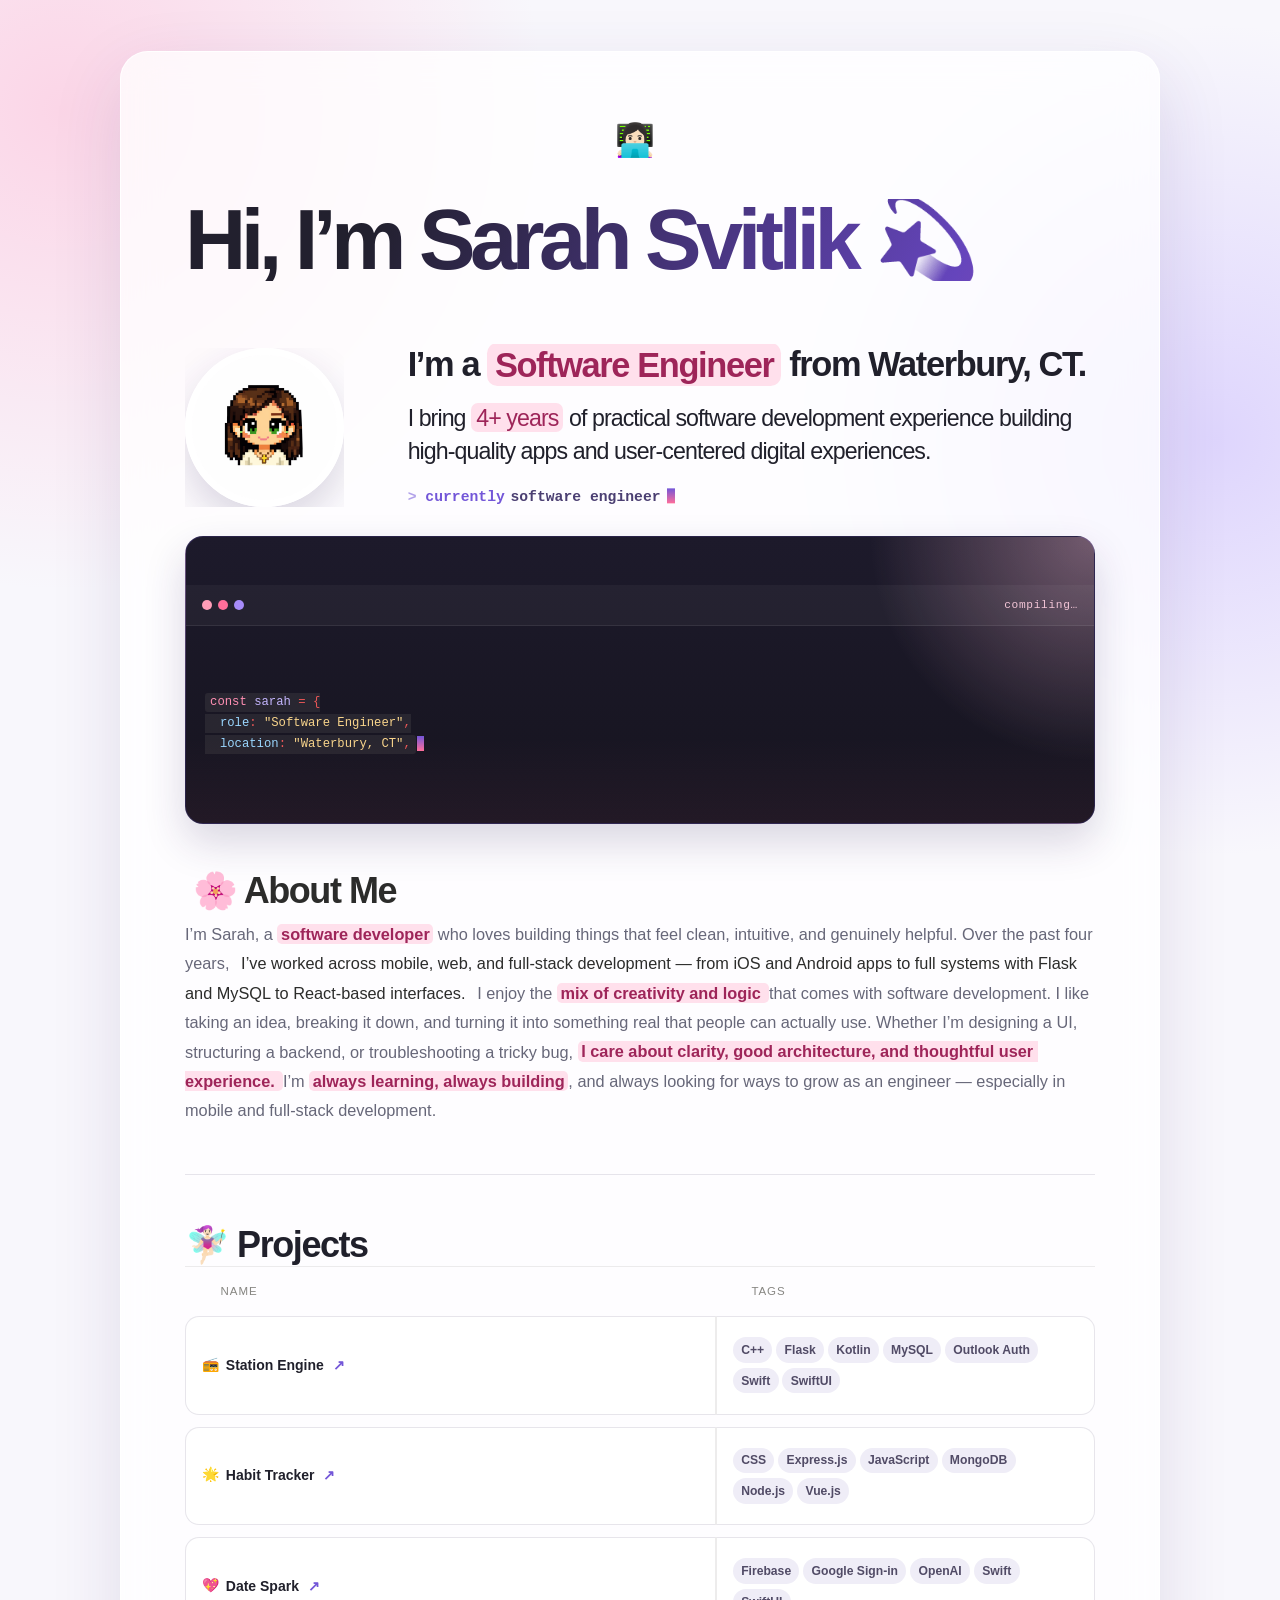
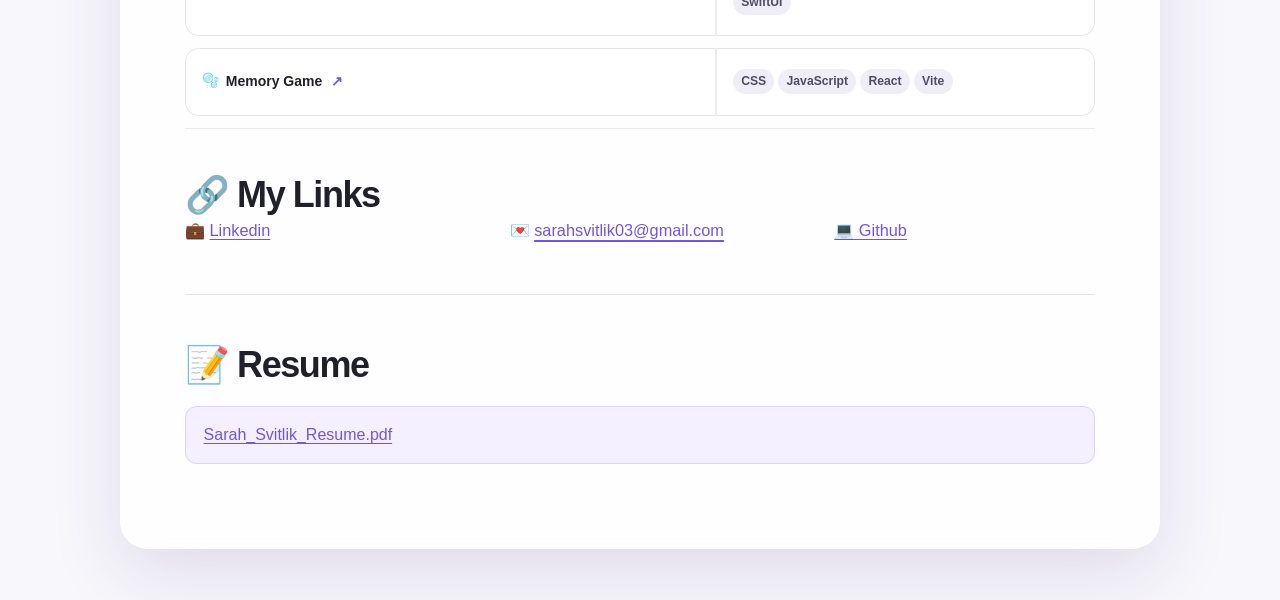
==== commit dcf51614: "moved github repos" ====
--- a/index.html
+++ b/index.html
@@ -791,7 +791,7 @@
 	background-image: url("data:image/svg+xml;charset=UTF-8,%3Csvg%20width%3D%2216%22%20height%3D%2216%22%20viewBox%3D%220%200%2016%2016%22%20fill%3D%22none%22%20xmlns%3D%22http%3A%2F%2Fwww.w3.org%2F2000%2Fsvg%22%3E%0A%3Crect%20x%3D%220.75%22%20y%3D%220.75%22%20width%3D%2214.5%22%20height%3D%2214.5%22%20fill%3D%22white%22%20stroke%3D%22%2336352F%22%20stroke-width%3D%221.5%22%2F%3E%0A%3C%2Fsvg%3E");
 }
 	
-</style><style>@import url('https://cdn.jsdelivr.net/npm/katex@0.16.25/dist/katex-swap.min.css')</style><link rel="stylesheet" href="portfolio.css?v=14"/></head><body><article id="7e5d7044-89b2-828c-8783-8162437a7ca3" class="page sans" data-notion-page-icon="👩🏻‍💻"><header><div class="page-header-icon undefined"><span class="icon" data-emoji="👩🏻‍💻"></span></div><h1 class="page-title" dir="auto">Hi, I’m Sarah Svitlik 💫</h1><p class="page-description" dir="auto"></p></header><div class="page-body"><div id="937d7044-89b2-82b6-9dd8-81a35b59383b" class="column-list" data-notion-column-list="" dir="auto"><div id="388d7044-89b2-807d-b1e2-ea70d81d41a6" style="width:18.75%" class="column" data-notion-column-ratio="0.1875" dir="auto"><figure id="388d7044-89b2-8025-9d21-c8cc1289e0c3" class="image" data-notion-image="assets/home/sarah.png" dir="ltr"><a href="assets/home/sarah.png"><img style="width:336px" src="assets/home/sarah.png"/></a></figure></div><div id="d11d7044-89b2-8341-a595-81c5b83b821a" style="width:81.25000000000003%" class="column" data-notion-column-ratio="0.8125000000000003" dir="auto"><h1 id="9d0d7044-89b2-832e-8d0f-01fbb32312d4" class="" dir="auto">I’m <strong>a</strong> <mark class="highlight-pink" data-notion-highlight="pink"><strong>Software Engineer</strong></mark> <strong>from Waterbury, CT.</strong> </h1><h1 id="67ad7044-89b2-8376-9612-017486a80560" class="" dir="auto">I bring <mark class="highlight-pink" data-notion-highlight="pink">4+ years</mark> of practical software development experience building high‑quality apps and user‑centered digital experiences.</h1></div></div><h1 id="c45d7044-89b2-8335-9d9c-0134d96f5d40" class="" dir="auto"><mark class="highlight-default" data-notion-highlight="default">🌸 About Me </mark></h1><p id="388d7044-89b2-80dd-8d1c-e1a7813f1fb9" class="" dir="auto">I’m Sarah, a <mark class="highlight-pink" data-notion-highlight="pink"><strong>software developer</strong></mark> who loves building things that feel clean, intuitive, and genuinely helpful. Over the past four years,<mark class="highlight-default" data-notion-highlight="default"><mark class="highlight-default_background" data-notion-highlight="default_background"> I’ve worked across mobile, web, and full‑stack development — from iOS and Android apps to full systems with Flask and MySQL to React‑based interfaces. </mark></mark>I enjoy the <mark class="highlight-pink" data-notion-highlight="pink"><strong>mix of creativity and logic </strong></mark>that comes with software development. I like taking an idea, breaking it down, and turning it into something real that people can actually use. Whether I’m designing a UI, structuring a backend, or troubleshooting a tricky bug, <mark class="highlight-pink" data-notion-highlight="pink"><strong>I care about clarity, good architecture, and thoughtful user experience. </strong></mark>I’m <mark class="highlight-pink" data-notion-highlight="pink"><strong>always learning, always building</strong></mark>, and always looking for ways to grow as an engineer — especially in mobile and full‑stack development.</p><p id="38ad7044-89b2-8086-b922-d4075f51aee6" class="" dir="auto">
+</style><style>@import url('https://cdn.jsdelivr.net/npm/katex@0.16.25/dist/katex-swap.min.css')</style><link rel="stylesheet" href="portfolio.css?v=15"/></head><body><article id="7e5d7044-89b2-828c-8783-8162437a7ca3" class="page sans" data-notion-page-icon="👩🏻‍💻"><header><div class="page-header-icon undefined"><span class="icon" data-emoji="👩🏻‍💻"></span></div><h1 class="page-title" dir="auto">Hi, I’m Sarah Svitlik 💫</h1><p class="page-description" dir="auto"></p></header><div class="page-body"><div id="937d7044-89b2-82b6-9dd8-81a35b59383b" class="column-list" data-notion-column-list="" dir="auto"><div id="388d7044-89b2-807d-b1e2-ea70d81d41a6" style="width:18.75%" class="column" data-notion-column-ratio="0.1875" dir="auto"><figure id="388d7044-89b2-8025-9d21-c8cc1289e0c3" class="image" data-notion-image="assets/home/sarah.png" dir="ltr"><a href="assets/home/sarah.png"><img style="width:336px" src="assets/home/sarah.png"/></a></figure></div><div id="d11d7044-89b2-8341-a595-81c5b83b821a" style="width:81.25000000000003%" class="column" data-notion-column-ratio="0.8125000000000003" dir="auto"><h1 id="9d0d7044-89b2-832e-8d0f-01fbb32312d4" class="" dir="auto">I’m <strong>a</strong> <mark class="highlight-pink" data-notion-highlight="pink"><strong>Software Engineer</strong></mark> <strong>from Waterbury, CT.</strong> </h1><h1 id="67ad7044-89b2-8376-9612-017486a80560" class="" dir="auto">I bring <mark class="highlight-pink" data-notion-highlight="pink">4+ years</mark> of practical software development experience building high‑quality apps and user‑centered digital experiences.</h1></div></div><h1 id="c45d7044-89b2-8335-9d9c-0134d96f5d40" class="" dir="auto"><mark class="highlight-default" data-notion-highlight="default">🌸 About Me </mark></h1><p id="388d7044-89b2-80dd-8d1c-e1a7813f1fb9" class="" dir="auto">I’m Sarah, a <mark class="highlight-pink" data-notion-highlight="pink"><strong>software developer</strong></mark> who loves building things that feel clean, intuitive, and genuinely helpful. Over the past four years,<mark class="highlight-default" data-notion-highlight="default"><mark class="highlight-default_background" data-notion-highlight="default_background"> I’ve worked across mobile, web, and full‑stack development — from iOS and Android apps to full systems with Flask and MySQL to React‑based interfaces. </mark></mark>I enjoy the <mark class="highlight-pink" data-notion-highlight="pink"><strong>mix of creativity and logic </strong></mark>that comes with software development. I like taking an idea, breaking it down, and turning it into something real that people can actually use. Whether I’m designing a UI, structuring a backend, or troubleshooting a tricky bug, <mark class="highlight-pink" data-notion-highlight="pink"><strong>I care about clarity, good architecture, and thoughtful user experience. </strong></mark>I’m <mark class="highlight-pink" data-notion-highlight="pink"><strong>always learning, always building</strong></mark>, and always looking for ways to grow as an engineer — especially in mobile and full‑stack development.</p><p id="38ad7044-89b2-8086-b922-d4075f51aee6" class="" dir="auto">
 </p><hr id="38ad7044-89b2-804c-af54-fdbb0b7d5538" dir="auto"/><h1 id="dead7044-89b2-831d-9086-81bce7d1fbdc" class="" dir="auto">🧚🏻‍♀️ Projects</h1><div id="b7bd7044-89b2-8371-a183-81833326457e" class="collection-content" dir="ltr"><h4 class="collection-title">Projects</h4><div class="collection-content-wrapper"><table class="collection-content"><colgroup><col style="width:58.333333333333336%"/><col style="width:41.666666666666664%"/></colgroup><thead><tr><th><span class="icon property-icon"><img src="https://app.notion.com/icons/font_gray.svg" style="width:14px;height:14px;display:block"/></span>Name</th><th><span class="icon property-icon"><img src="https://app.notion.com/icons/list_gray.svg" style="width:14px;height:14px;display:block"/></span>Tags</th></tr></thead><tbody><tr id="999d7044-89b2-82d5-8204-81b4f6af74b9"><td class="cell-title"><a href="projects/habit-tracker.html" data-notion-page-id="999d7044-89b2-82d5-8204-81b4f6af74b9" data-notion-space-id="64e17619-0025-45e3-a08b-632442645a77"><span class="icon" data-emoji="🌟"></span>Habit Tracker</a></td><td class="cell-NL95"><span class="selected-value select-value-color-brown">CSS</span><span class="selected-value select-value-color-red">Express.js</span><span class="selected-value select-value-color-yellow">JavaScript</span><span class="selected-value select-value-color-blue">MongoDB</span><span class="selected-value select-value-color-yellow">Node.js</span><span class="selected-value select-value-color-red">Vue.js</span></td></tr><tr id="d16d7044-89b2-83b3-8d52-01d75f4eab1c"><td class="cell-title"><a href="projects/memory-game.html" data-notion-page-id="d16d7044-89b2-83b3-8d52-01d75f4eab1c" data-notion-space-id="64e17619-0025-45e3-a08b-632442645a77"><span class="icon" data-emoji="🫧"></span>Memory Game</a></td><td class="cell-NL95"><span class="selected-value select-value-color-brown">CSS</span><span class="selected-value select-value-color-yellow">JavaScript</span><span class="selected-value select-value-color-brown">React</span><span class="selected-value select-value-color-red">Vite</span></td></tr><tr id="388d7044-89b2-80f3-b9c7-c138355784fd"><td class="cell-title"><a href="projects/date-spark.html" data-notion-page-id="388d7044-89b2-80f3-b9c7-c138355784fd" data-notion-space-id="64e17619-0025-45e3-a08b-632442645a77"><span class="icon" data-emoji="💖"></span>Date Spark</a></td><td class="cell-NL95"><span class="selected-value select-value-color-red">Firebase</span><span class="selected-value select-value-color-red">Google Sign-in</span><span class="selected-value select-value-color-brown">OpenAI</span><span class="selected-value select-value-color-orange">Swift</span><span class="selected-value select-value-color-blue">SwiftUI</span></td></tr><tr id="3cdd7044-89b2-806d-9281-f5dabfe5047a"><td class="cell-title"><a href="projects/station-engine.html" data-notion-page-id="3cdd7044-89b2-806d-9281-f5dabfe5047a" data-notion-space-id="64e17619-0025-45e3-a08b-632442645a77"><span class="icon" data-emoji="📻"></span>Station Engine</a></td><td class="cell-NL95"><span class="selected-value select-value-color-purple">C++</span><span class="selected-value select-value-color-gray">Flask</span><span class="selected-value select-value-color-default">Kotlin</span><span class="selected-value select-value-color-blue">MySQL</span><span class="selected-value select-value-color-purple">Outlook Auth</span><span class="selected-value select-value-color-orange">Swift</span><span class="selected-value select-value-color-blue">SwiftUI</span></td></tr></tbody></table></div><br/><br/></div><p id="388d7044-89b2-8048-ba2c-df48921cc8b3" class="" dir="auto">
 </p><h1 id="42fd7044-89b2-839a-97e5-81ae19d714c6" class="" dir="auto">🔗 My Links </h1><div id="ba8d7044-89b2-8208-bce3-81c74f05ed7c" class="column-list" data-notion-column-list="" dir="auto"><div id="417d7044-89b2-8293-86fa-010bb89a1d82" style="width:12.5%" class="column" data-notion-column-ratio="0.125" dir="auto"><p id="fd2d7044-89b2-8300-8003-0151a5b84f63" class="" dir="auto">💼 <a href="https://www.linkedin.com/in/sarah-svitlik/"> Linkedin</a></p><p id="3cdd7044-89b2-80cb-a210-dd3f857f269e" class="" dir="auto">
 </p></div><div id="ec6d7044-89b2-8316-8b70-81a67998cf96" style="width:28.125%" class="column" data-notion-column-ratio="0.28125" dir="auto"><p id="127d7044-89b2-83b8-b712-816338873606" class="" dir="auto">💌 <a class="email-link" href="mailto:sarahsvitlik03@gmail.com">sarahsvitlik03@gmail.com</a></p><p id="0a6d7044-89b2-8270-a800-81cea5bc42ca" class="" dir="auto">
--- a/portfolio.css
+++ b/portfolio.css
@@ -498,6 +498,24 @@
   font-size: 0.78rem;
   font-weight: 600;
 }
+.project-summary .project-repository {
+  margin: 0.9rem 0 0 !important;
+}
+.project-summary .project-repository .source {
+  padding: 0.8rem 0.9rem;
+}
+.project-summary .project-repository .source::before {
+  content: "⌘  SOURCE CODE";
+  margin-bottom: 0.32rem;
+}
+.project-repository-link {
+  color: var(--accent-dark) !important;
+  font-family: Inter, ui-sans-serif, system-ui, sans-serif;
+  font-size: 0.86rem;
+  font-weight: 750;
+  text-decoration: none;
+}
+.project-repository-link:hover { color: var(--accent) !important; }
 .project-page .project-summary + p { display: none; }
 .project-page .project-summary + p + hr { display: none; }
 .project-photos {
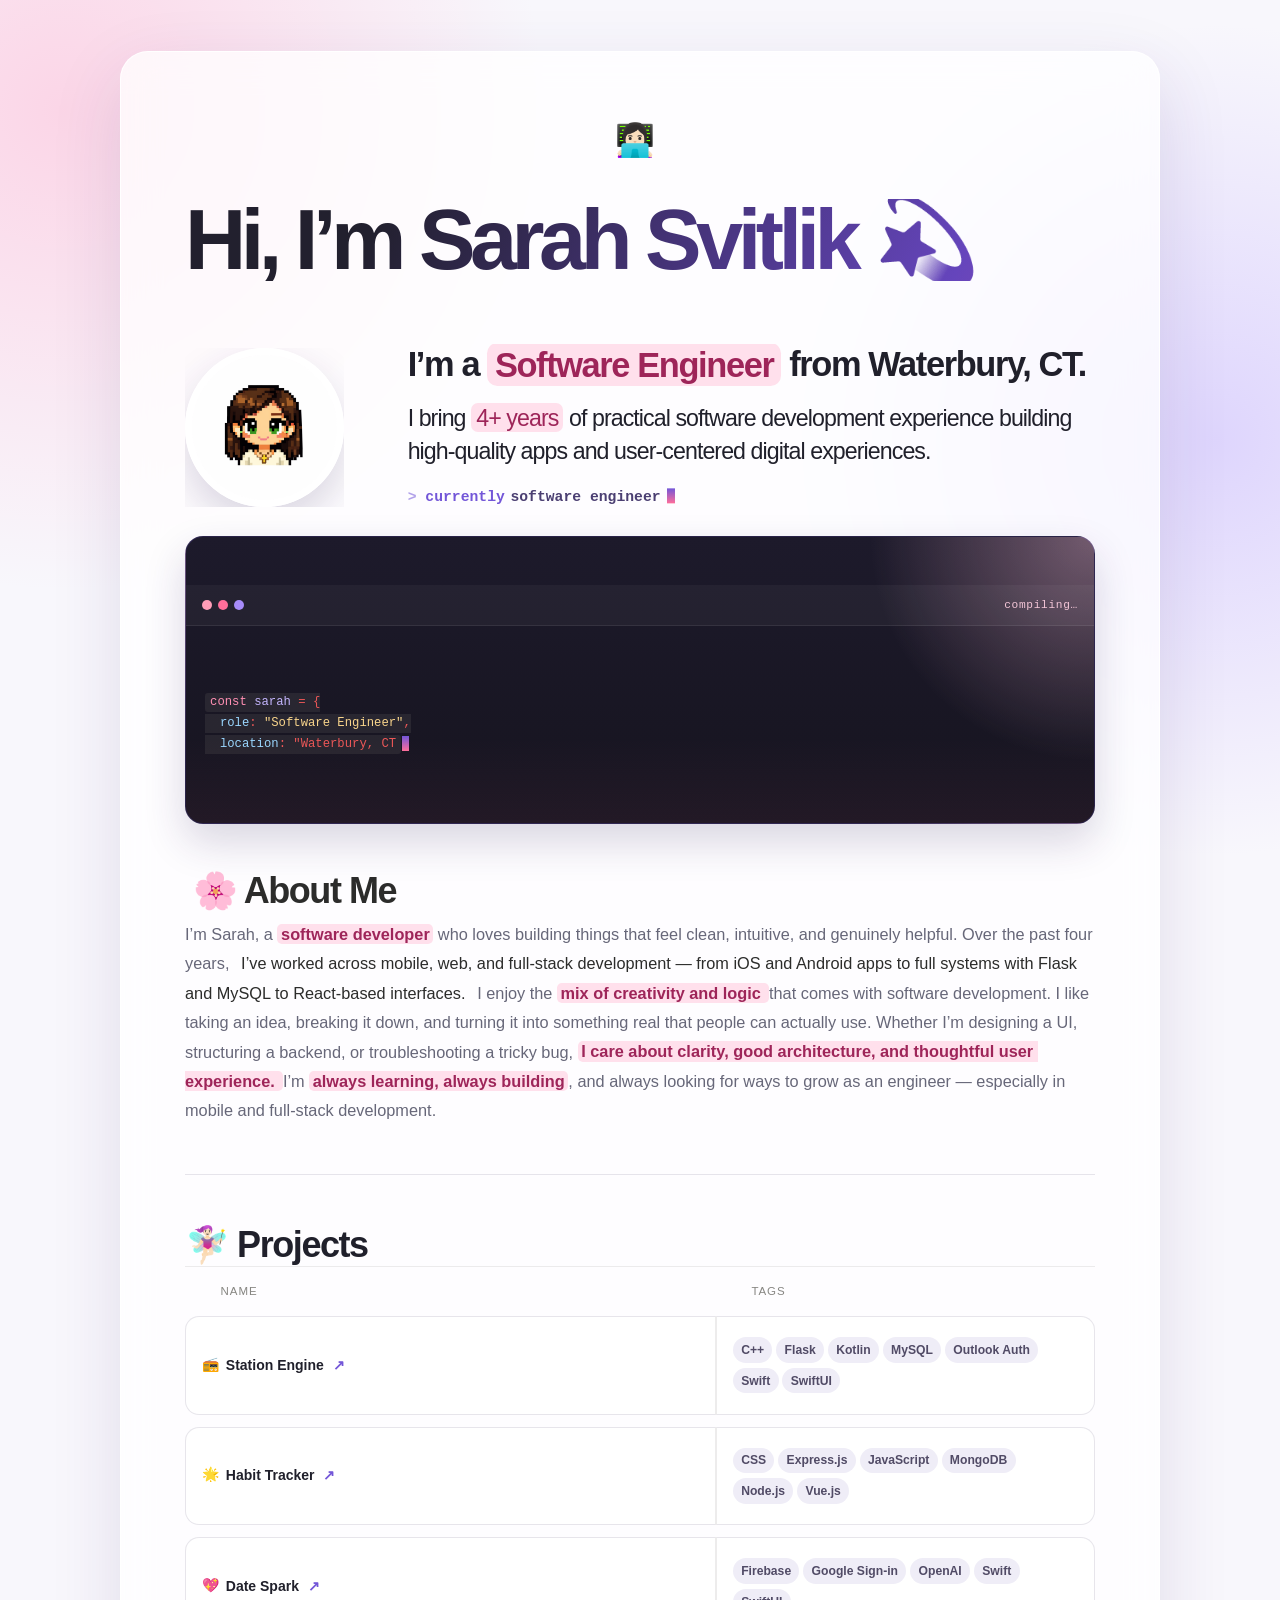
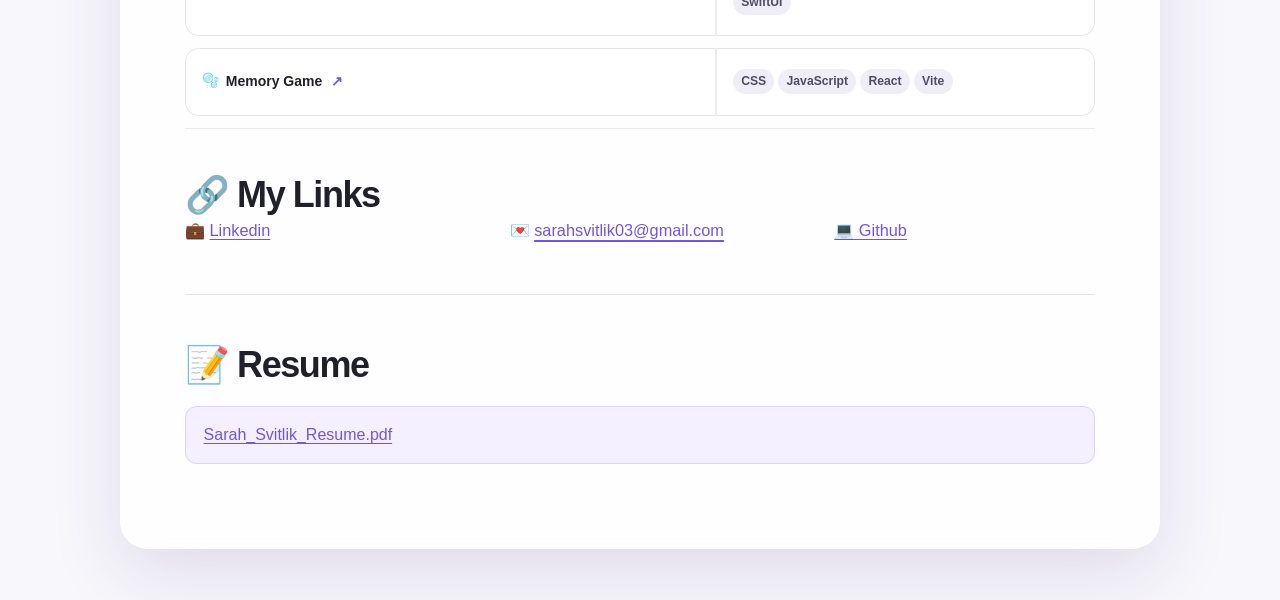
==== commit aec3a179: "other githubs moved" ====
--- a/index.html
+++ b/index.html
@@ -791,7 +791,7 @@
 	background-image: url("data:image/svg+xml;charset=UTF-8,%3Csvg%20width%3D%2216%22%20height%3D%2216%22%20viewBox%3D%220%200%2016%2016%22%20fill%3D%22none%22%20xmlns%3D%22http%3A%2F%2Fwww.w3.org%2F2000%2Fsvg%22%3E%0A%3Crect%20x%3D%220.75%22%20y%3D%220.75%22%20width%3D%2214.5%22%20height%3D%2214.5%22%20fill%3D%22white%22%20stroke%3D%22%2336352F%22%20stroke-width%3D%221.5%22%2F%3E%0A%3C%2Fsvg%3E");
 }
 	
-</style><style>@import url('https://cdn.jsdelivr.net/npm/katex@0.16.25/dist/katex-swap.min.css')</style><link rel="stylesheet" href="portfolio.css?v=15"/></head><body><article id="7e5d7044-89b2-828c-8783-8162437a7ca3" class="page sans" data-notion-page-icon="👩🏻‍💻"><header><div class="page-header-icon undefined"><span class="icon" data-emoji="👩🏻‍💻"></span></div><h1 class="page-title" dir="auto">Hi, I’m Sarah Svitlik 💫</h1><p class="page-description" dir="auto"></p></header><div class="page-body"><div id="937d7044-89b2-82b6-9dd8-81a35b59383b" class="column-list" data-notion-column-list="" dir="auto"><div id="388d7044-89b2-807d-b1e2-ea70d81d41a6" style="width:18.75%" class="column" data-notion-column-ratio="0.1875" dir="auto"><figure id="388d7044-89b2-8025-9d21-c8cc1289e0c3" class="image" data-notion-image="assets/home/sarah.png" dir="ltr"><a href="assets/home/sarah.png"><img style="width:336px" src="assets/home/sarah.png"/></a></figure></div><div id="d11d7044-89b2-8341-a595-81c5b83b821a" style="width:81.25000000000003%" class="column" data-notion-column-ratio="0.8125000000000003" dir="auto"><h1 id="9d0d7044-89b2-832e-8d0f-01fbb32312d4" class="" dir="auto">I’m <strong>a</strong> <mark class="highlight-pink" data-notion-highlight="pink"><strong>Software Engineer</strong></mark> <strong>from Waterbury, CT.</strong> </h1><h1 id="67ad7044-89b2-8376-9612-017486a80560" class="" dir="auto">I bring <mark class="highlight-pink" data-notion-highlight="pink">4+ years</mark> of practical software development experience building high‑quality apps and user‑centered digital experiences.</h1></div></div><h1 id="c45d7044-89b2-8335-9d9c-0134d96f5d40" class="" dir="auto"><mark class="highlight-default" data-notion-highlight="default">🌸 About Me </mark></h1><p id="388d7044-89b2-80dd-8d1c-e1a7813f1fb9" class="" dir="auto">I’m Sarah, a <mark class="highlight-pink" data-notion-highlight="pink"><strong>software developer</strong></mark> who loves building things that feel clean, intuitive, and genuinely helpful. Over the past four years,<mark class="highlight-default" data-notion-highlight="default"><mark class="highlight-default_background" data-notion-highlight="default_background"> I’ve worked across mobile, web, and full‑stack development — from iOS and Android apps to full systems with Flask and MySQL to React‑based interfaces. </mark></mark>I enjoy the <mark class="highlight-pink" data-notion-highlight="pink"><strong>mix of creativity and logic </strong></mark>that comes with software development. I like taking an idea, breaking it down, and turning it into something real that people can actually use. Whether I’m designing a UI, structuring a backend, or troubleshooting a tricky bug, <mark class="highlight-pink" data-notion-highlight="pink"><strong>I care about clarity, good architecture, and thoughtful user experience. </strong></mark>I’m <mark class="highlight-pink" data-notion-highlight="pink"><strong>always learning, always building</strong></mark>, and always looking for ways to grow as an engineer — especially in mobile and full‑stack development.</p><p id="38ad7044-89b2-8086-b922-d4075f51aee6" class="" dir="auto">
+</style><style>@import url('https://cdn.jsdelivr.net/npm/katex@0.16.25/dist/katex-swap.min.css')</style><link rel="stylesheet" href="portfolio.css?v=16"/></head><body><article id="7e5d7044-89b2-828c-8783-8162437a7ca3" class="page sans" data-notion-page-icon="👩🏻‍💻"><header><div class="page-header-icon undefined"><span class="icon" data-emoji="👩🏻‍💻"></span></div><h1 class="page-title" dir="auto">Hi, I’m Sarah Svitlik 💫</h1><p class="page-description" dir="auto"></p></header><div class="page-body"><div id="937d7044-89b2-82b6-9dd8-81a35b59383b" class="column-list" data-notion-column-list="" dir="auto"><div id="388d7044-89b2-807d-b1e2-ea70d81d41a6" style="width:18.75%" class="column" data-notion-column-ratio="0.1875" dir="auto"><figure id="388d7044-89b2-8025-9d21-c8cc1289e0c3" class="image" data-notion-image="assets/home/sarah.png" dir="ltr"><a href="assets/home/sarah.png"><img style="width:336px" src="assets/home/sarah.png"/></a></figure></div><div id="d11d7044-89b2-8341-a595-81c5b83b821a" style="width:81.25000000000003%" class="column" data-notion-column-ratio="0.8125000000000003" dir="auto"><h1 id="9d0d7044-89b2-832e-8d0f-01fbb32312d4" class="" dir="auto">I’m <strong>a</strong> <mark class="highlight-pink" data-notion-highlight="pink"><strong>Software Engineer</strong></mark> <strong>from Waterbury, CT.</strong> </h1><h1 id="67ad7044-89b2-8376-9612-017486a80560" class="" dir="auto">I bring <mark class="highlight-pink" data-notion-highlight="pink">4+ years</mark> of practical software development experience building high‑quality apps and user‑centered digital experiences.</h1></div></div><h1 id="c45d7044-89b2-8335-9d9c-0134d96f5d40" class="" dir="auto"><mark class="highlight-default" data-notion-highlight="default">🌸 About Me </mark></h1><p id="388d7044-89b2-80dd-8d1c-e1a7813f1fb9" class="" dir="auto">I’m Sarah, a <mark class="highlight-pink" data-notion-highlight="pink"><strong>software developer</strong></mark> who loves building things that feel clean, intuitive, and genuinely helpful. Over the past four years,<mark class="highlight-default" data-notion-highlight="default"><mark class="highlight-default_background" data-notion-highlight="default_background"> I’ve worked across mobile, web, and full‑stack development — from iOS and Android apps to full systems with Flask and MySQL to React‑based interfaces. </mark></mark>I enjoy the <mark class="highlight-pink" data-notion-highlight="pink"><strong>mix of creativity and logic </strong></mark>that comes with software development. I like taking an idea, breaking it down, and turning it into something real that people can actually use. Whether I’m designing a UI, structuring a backend, or troubleshooting a tricky bug, <mark class="highlight-pink" data-notion-highlight="pink"><strong>I care about clarity, good architecture, and thoughtful user experience. </strong></mark>I’m <mark class="highlight-pink" data-notion-highlight="pink"><strong>always learning, always building</strong></mark>, and always looking for ways to grow as an engineer — especially in mobile and full‑stack development.</p><p id="38ad7044-89b2-8086-b922-d4075f51aee6" class="" dir="auto">
 </p><hr id="38ad7044-89b2-804c-af54-fdbb0b7d5538" dir="auto"/><h1 id="dead7044-89b2-831d-9086-81bce7d1fbdc" class="" dir="auto">🧚🏻‍♀️ Projects</h1><div id="b7bd7044-89b2-8371-a183-81833326457e" class="collection-content" dir="ltr"><h4 class="collection-title">Projects</h4><div class="collection-content-wrapper"><table class="collection-content"><colgroup><col style="width:58.333333333333336%"/><col style="width:41.666666666666664%"/></colgroup><thead><tr><th><span class="icon property-icon"><img src="https://app.notion.com/icons/font_gray.svg" style="width:14px;height:14px;display:block"/></span>Name</th><th><span class="icon property-icon"><img src="https://app.notion.com/icons/list_gray.svg" style="width:14px;height:14px;display:block"/></span>Tags</th></tr></thead><tbody><tr id="999d7044-89b2-82d5-8204-81b4f6af74b9"><td class="cell-title"><a href="projects/habit-tracker.html" data-notion-page-id="999d7044-89b2-82d5-8204-81b4f6af74b9" data-notion-space-id="64e17619-0025-45e3-a08b-632442645a77"><span class="icon" data-emoji="🌟"></span>Habit Tracker</a></td><td class="cell-NL95"><span class="selected-value select-value-color-brown">CSS</span><span class="selected-value select-value-color-red">Express.js</span><span class="selected-value select-value-color-yellow">JavaScript</span><span class="selected-value select-value-color-blue">MongoDB</span><span class="selected-value select-value-color-yellow">Node.js</span><span class="selected-value select-value-color-red">Vue.js</span></td></tr><tr id="d16d7044-89b2-83b3-8d52-01d75f4eab1c"><td class="cell-title"><a href="projects/memory-game.html" data-notion-page-id="d16d7044-89b2-83b3-8d52-01d75f4eab1c" data-notion-space-id="64e17619-0025-45e3-a08b-632442645a77"><span class="icon" data-emoji="🫧"></span>Memory Game</a></td><td class="cell-NL95"><span class="selected-value select-value-color-brown">CSS</span><span class="selected-value select-value-color-yellow">JavaScript</span><span class="selected-value select-value-color-brown">React</span><span class="selected-value select-value-color-red">Vite</span></td></tr><tr id="388d7044-89b2-80f3-b9c7-c138355784fd"><td class="cell-title"><a href="projects/date-spark.html" data-notion-page-id="388d7044-89b2-80f3-b9c7-c138355784fd" data-notion-space-id="64e17619-0025-45e3-a08b-632442645a77"><span class="icon" data-emoji="💖"></span>Date Spark</a></td><td class="cell-NL95"><span class="selected-value select-value-color-red">Firebase</span><span class="selected-value select-value-color-red">Google Sign-in</span><span class="selected-value select-value-color-brown">OpenAI</span><span class="selected-value select-value-color-orange">Swift</span><span class="selected-value select-value-color-blue">SwiftUI</span></td></tr><tr id="3cdd7044-89b2-806d-9281-f5dabfe5047a"><td class="cell-title"><a href="projects/station-engine.html" data-notion-page-id="3cdd7044-89b2-806d-9281-f5dabfe5047a" data-notion-space-id="64e17619-0025-45e3-a08b-632442645a77"><span class="icon" data-emoji="📻"></span>Station Engine</a></td><td class="cell-NL95"><span class="selected-value select-value-color-purple">C++</span><span class="selected-value select-value-color-gray">Flask</span><span class="selected-value select-value-color-default">Kotlin</span><span class="selected-value select-value-color-blue">MySQL</span><span class="selected-value select-value-color-purple">Outlook Auth</span><span class="selected-value select-value-color-orange">Swift</span><span class="selected-value select-value-color-blue">SwiftUI</span></td></tr></tbody></table></div><br/><br/></div><p id="388d7044-89b2-8048-ba2c-df48921cc8b3" class="" dir="auto">
 </p><h1 id="42fd7044-89b2-839a-97e5-81ae19d714c6" class="" dir="auto">🔗 My Links </h1><div id="ba8d7044-89b2-8208-bce3-81c74f05ed7c" class="column-list" data-notion-column-list="" dir="auto"><div id="417d7044-89b2-8293-86fa-010bb89a1d82" style="width:12.5%" class="column" data-notion-column-ratio="0.125" dir="auto"><p id="fd2d7044-89b2-8300-8003-0151a5b84f63" class="" dir="auto">💼 <a href="https://www.linkedin.com/in/sarah-svitlik/"> Linkedin</a></p><p id="3cdd7044-89b2-80cb-a210-dd3f857f269e" class="" dir="auto">
 </p></div><div id="ec6d7044-89b2-8316-8b70-81a67998cf96" style="width:28.125%" class="column" data-notion-column-ratio="0.28125" dir="auto"><p id="127d7044-89b2-83b8-b712-816338873606" class="" dir="auto">💌 <a class="email-link" href="mailto:sarahsvitlik03@gmail.com">sarahsvitlik03@gmail.com</a></p><p id="0a6d7044-89b2-8270-a800-81cea5bc42ca" class="" dir="auto">
--- a/portfolio.css
+++ b/portfolio.css
@@ -498,15 +498,23 @@
   font-size: 0.78rem;
   font-weight: 600;
 }
-.project-summary .project-repository {
-  margin: 0.9rem 0 0 !important;
-}
+.project-repositories { margin-top: 0.9rem; }
+.project-repositories::before {
+  content: "⌘  SOURCE CODE";
+  display: block;
+  margin-bottom: 0.4rem;
+  color: var(--accent);
+  font-size: 0.65rem;
+  font-weight: 800;
+  letter-spacing: 0.1em;
+}
+.project-summary .project-repository { margin: 0.45rem 0 0 !important; }
+.project-summary .project-repository:first-of-type { margin-top: 0 !important; }
 .project-summary .project-repository .source {
   padding: 0.8rem 0.9rem;
 }
 .project-summary .project-repository .source::before {
-  content: "⌘  SOURCE CODE";
-  margin-bottom: 0.32rem;
+  display: none;
 }
 .project-repository-link {
   color: var(--accent-dark) !important;
